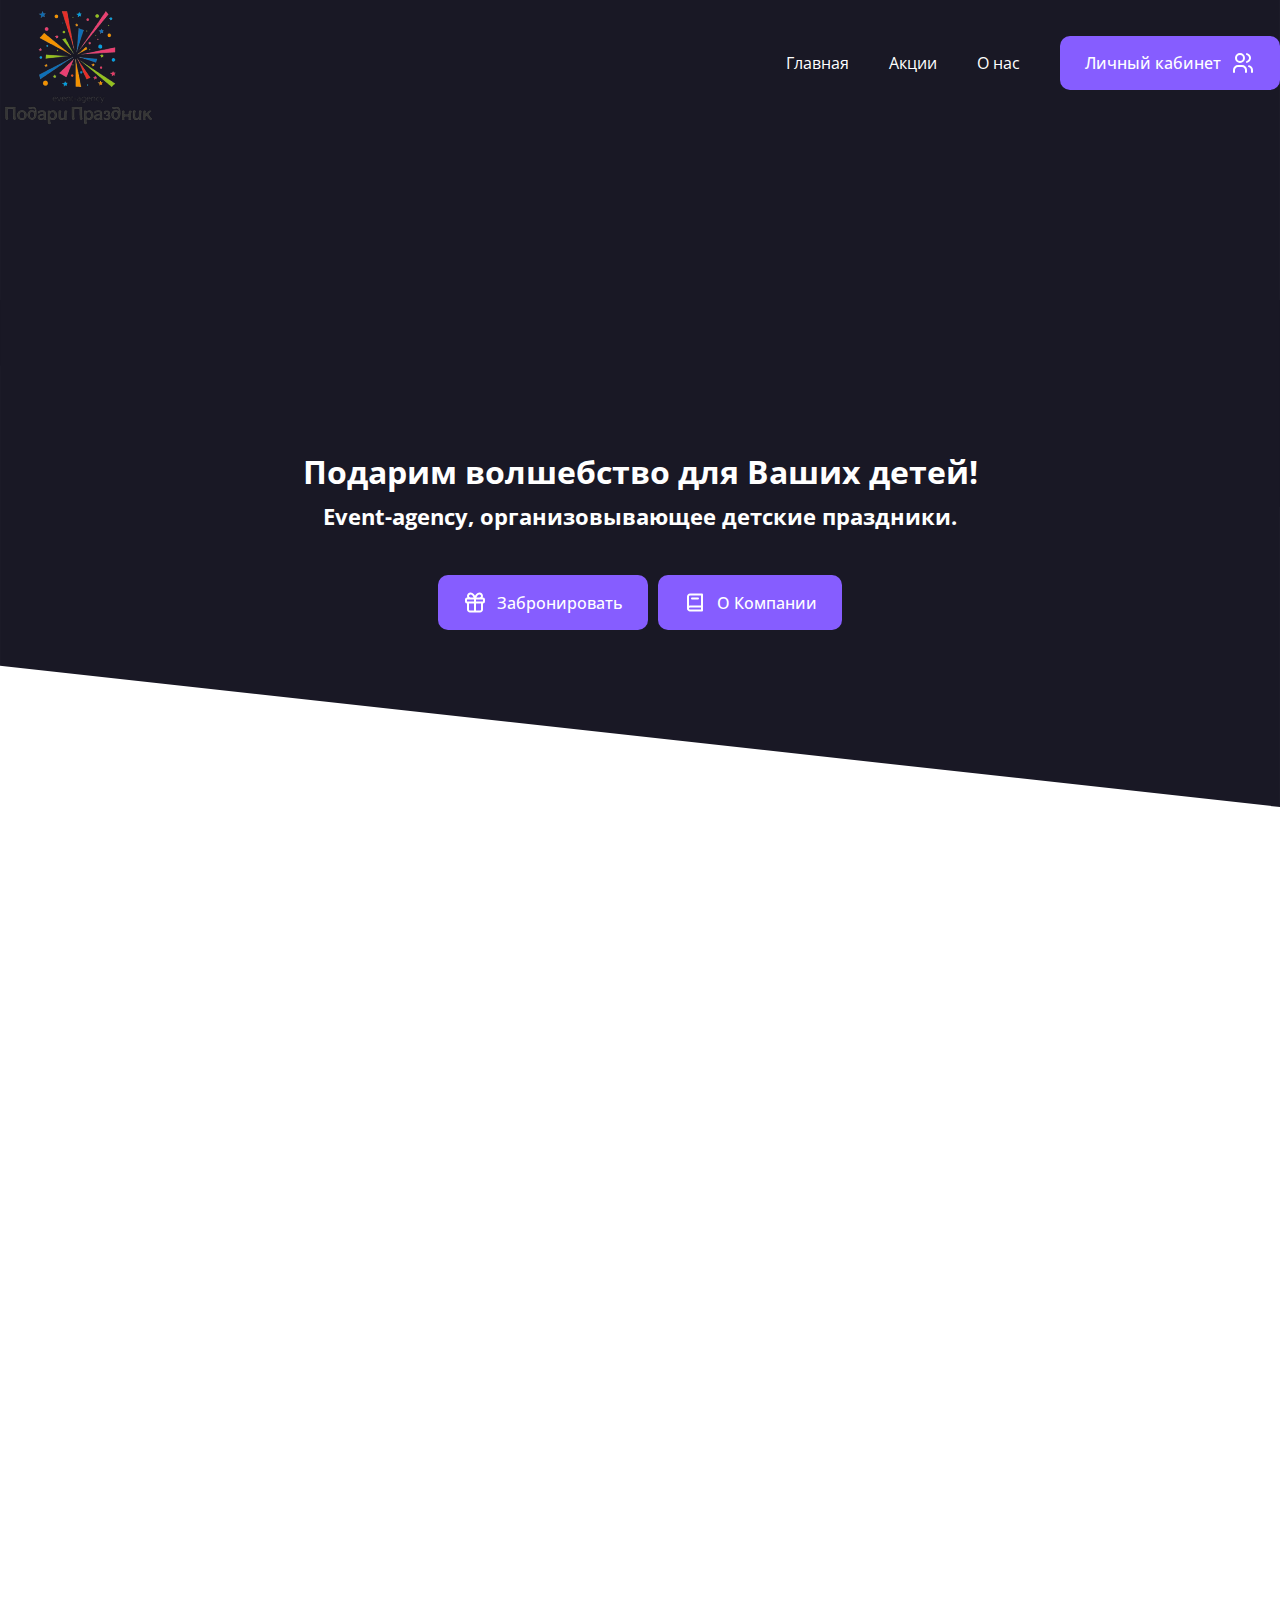
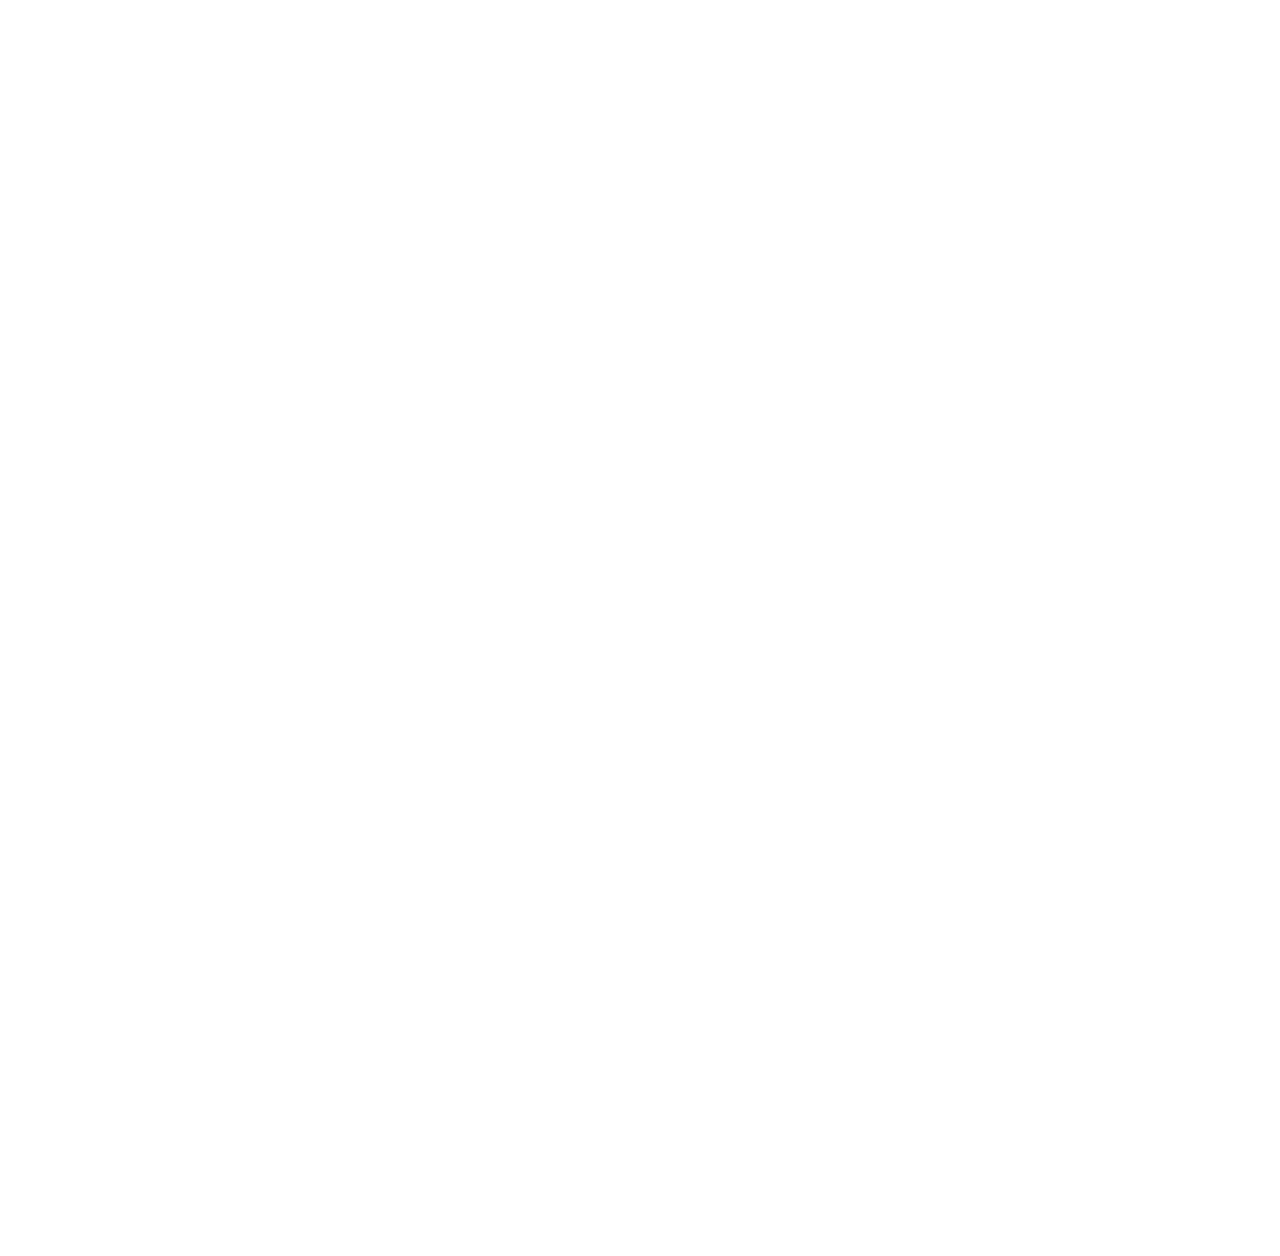
==== index.html @ ec30d3ad "19:38" ====
<!DOCTYPE HTML>

<head>
	<!-- META -->
	<meta charset="utf-8">
	<meta name="viewport" content="width=device-width, minimum-scale=0.8, maximum-scale=0.8, user-scalable=0" />
	<link rel="icon" type="image/x-icon" href="/assets/uploads/favicon-opaque.png" />

	<!-- SITE -->
	<title>spot.gruops</title>
	<meta name="description" content="spot.gruops - это единая система проектов, созданные человеком с ником Stugle">

	<!-- EMBED -->
	<meta name="theme-color" content="#64AC58" />
	<meta property="og:image" content="https://vton.fadeinside.online/assets/uploads/favicon.png" />
	<meta property="og:title" content="spot.gruops" />
	<meta property="og:description" content="spot.gruops - это единая система проектов, созданные человеком с ником Stugle" />

	<!-- SCRIPTS & CSS-->
	<link href="/styles.css" rel="stylesheet">
</head>

<body>
	<div class="flex dir-row ai-start jc-center w-100">
		<div class="flex dir-column ai-center gap-100px max-w-1540px w-100">
			<div class="absolute crop z-n1">
				<img src="/assets/uploads/VectorTop.svg" alt="" width="100%">
			</div>

			<div class="absolute crop z-n1" style="top: 300px">
				<img src="/assets/uploads/VectorTop.svg" alt="" width="100%">
			</div>

			<!-- Хедер -->
			<div class="flex dir-row jc-spabet ai-center">
				<img src="/assets/images/logo-removebg-preview.png" alt="" width="158px" height="126px">
				<div class="flex dir-row ai-center gap-40px w-fit">
					<a>Главная</a>
					<a>Акции</a>
					<a>О нас</a>
					<button>
						<span>Личный кабинет</span>
						<img src="/assets/icons/users.svg" alt="">
					</button>
				</div>
			</div>

			<div class="flex dir-column jc-center ai-center gap-10px min-h-630px">

				<div class="flex dir-column ai-center gap-45px w-fit">
					<div class="flex dir-column ai-center gap-10px">
						<h3 class="col-001">Подарим волшебство для Ваших детей!</h3>
						<h5 class="col-001">Event-agency, организовывающее детские праздники.</h5>
					</div>
					<div class="flex dir-row ai-center gap-10px">
						<button><img src="/assets/icons/gift.svg" alt=""> <span>Забронировать</span></button>
						<button><img src="/assets/icons/book-2.svg" alt=""> <span>О Компании</span></button>
					</div>
				</div>

			</div>
		</div>
	</div>

	


	<div style="height: 2000px;"></div>
</body>
---- styles.css ----
@font-face{font-family:"OpenSans";src:url("/assets/fonts/OpenSans-VariableFont_wdth,wght.ttf")}h1{font-size:40px;line-height:50px}h2{font-size:36px;line-height:45px}h3{font-size:32px;line-height:40px}h4{font-size:24px;line-height:30px}h5{font-size:22px;line-height:28px}h6{font-size:20px;line-height:24px}p{font-size:16px;line-height:20px}ul,ol{margin:0px;-webkit-padding-start:20px;padding-inline-start:20px}h1,h2,h3,h4,h5,h6,p{margin:0px;word-break:break-word;white-space:pre-line;font-style:normal}.wb-unset{word-break:normal !important}.ws-nowrap{white-space:nowrap}.fs.thin{font-weight:100}.fs.thin-extra{font-weight:200}.fs.light{font-weight:300}.fs.regular{font-weight:400}.fs.medium{font-weight:500}.fs.bolt-semi{font-weight:600}.fs.bolt{font-weight:700}.fs.bolt-extra{font-weight:800}.fs.black{font-weight:900}html{font-family:"OpenSans",system-ui;font-style:normal;font-weight:400;font-size:16px;line-height:20px;color:var(--color_primany_002);cursor:default;scroll-behavior:smooth}body{background-color:var(--color_primany_001);-webkit-tap-highlight-color:rgba(0,0,0,0);margin:0px;padding:0px;width:100%;height:100%}img{-webkit-user-select:none;-moz-user-select:none;user-select:none;-o-object-fit:cover;object-fit:cover;-o-object-position:center;object-position:center;box-sizing:border-box}img:not([src]){display:none}img[src=""]{display:none}::-moz-selection{color:var(--color_primany_001);background:var(--color_primany_003)}::selection{color:var(--color_primany_001);background:var(--color_primany_003)}:root{color-scheme:light;--color_primany_000: #484848;--color_primany_001: #FFFFFF;--color_primany_002: #000000;--color_primany_003: #865DFF;--color_primany_004: #D9D9D9;--color_primany_005: #D9D9D9;--color_primany_006: #191825;--color_primany_007: #5e41b7}.bor-b-1px-col009{border-bottom:1px solid var(--color_primany_009) !important}.bor-2px-col001{border:2px solid var(--color_primany_009) !important}.bor{border:1px solid}.bor.bcol-000{border-color:var(--color_primany_013)}.bor.bcol-001{border-color:var(--color_primany_001)}.bor.bcol-002{border-color:var(--color_primany_002)}.bor.bcol-003{border-color:var(--color_primany_003)}.bor.bcol-004{border-color:var(--color_primany_004)}.bor.bcol-005{border-color:var(--color_primany_005)}.bor.bcol-006{border-color:var(--color_primany_006)}.bor.bcol-007{border-color:var(--color_primany_007)}.bor.bcol-008{border-color:var(--color_primany_008)}.bor.bcol-009{border-color:var(--color_primany_009)}.bor.bcol-010{border-color:var(--color_primany_010)}.bor.bcol-011{border-color:var(--color_primany_011)}.bor.bcol-012{border-color:var(--color_primany_012)}.bor.bcol-013{border-color:var(--color_primany_013)}.bor.bcol-014{border-color:var(--color_primany_014)}button{display:flex;flex-direction:row;align-items:center;padding:15px 25px;gap:10px;min-height:52px;border-radius:10px;border:unset;-webkit-user-select:none;-moz-user-select:none;user-select:none;font-family:"OpenSans",system-ui;font-style:normal;font-weight:500;font-size:16px;line-height:20px;background-color:var(--color_primany_003);color:var(--color_primany_001)}button:hover{cursor:pointer;background-color:var(--color_primany_007)}.col-bg-opaque{background-color:rgba(0,0,0,0)}.col-bg-000{background-color:var(--color_primany_000)}.col-bg-001{background-color:var(--color_primany_001)}.col-bg-002{background-color:var(--color_primany_002)}.col-bg-003{background-color:var(--color_primany_003)}.col-bg-004{background-color:var(--color_primany_004)}.col-bg-005{background-color:var(--color_primany_005)}.col-bg-006{background-color:var(--color_primany_006)}.col-000{color:var(--color_primany_013)}.col-001{color:var(--color_primany_001)}.col-002{color:var(--color_primany_002)}.col-003{color:var(--color_primany_003)}.col-004{color:var(--color_primany_004)}.col-005{color:var(--color_primany_005)}.col-006{color:var(--color_primany_006)}.blur-50px{filter:blur(50px)}.blur-bd-20px{-webkit-backdrop-filter:blur(20px);backdrop-filter:blur(20px)}.shadow-13x25{box-shadow:0px 13px 25px rgba(0,0,0,.0588235294)}.tessts{transform:scale(0.8)}.hidden{visibility:hidden}.iso{isolation:isolate}.none{display:none !important}.flex{display:flex;width:inherit;box-sizing:border-box}.flex.scroll-X{padding-bottom:10px}.dir-column{flex-direction:column}.dir-row{flex-direction:row}.dir-column-rev{flex-direction:column-reverse}.dir-row-rev{flex-direction:row-reverse}.wrap{flex-wrap:wrap}.nowrap{flex-wrap:nowrap}.ac-center{align-content:center}.ac-end{align-content:flex-end}.ac-start{align-content:flex-start}.ac-spa_aro{align-content:space-around}.ac-spa_bet{align-content:space-between}.ac-stretch{align-content:stretch}.jc-center{justify-content:center}.jc-end{justify-content:flex-end}.jc-start{justify-content:flex-start}.jc-spa_aro{justify-content:space-around}.jc-spabet{justify-content:space-between}.jc-spaeve{justify-content:space-evenly}.ai-center{align-items:center}.ai-end{align-items:flex-end}.ai-start{align-items:flex-start}.ai-stretch{align-items:stretch}.ai-baseline{align-items:baseline}.gap-0px{gap:0px}.gap-1px{gap:1px}.gap-3px{gap:3px}.gap-5px{gap:5px}.gap-10px{gap:10px}.gap-15px{gap:15px}.gap-20px{gap:20px}.gap-25px{gap:25px}.gap-30px{gap:30px}.gap-35px{gap:35px}.gap-40px{gap:40px}.gap-45px{gap:45px}.gap-50px{gap:50px}.gap-100px{gap:100px}.gap-155px{gap:155px}input[type=checkbox][switcher]{height:0;width:0;display:none}input[type=checkbox][switcher]:checked+label{background:var(--color_primany_001);border-color:var(--color_primany_007)}input[type=checkbox][switcher]:checked+label:after{background:var(--color_primany_007)}input[type=checkbox][switcher]:checked+label:after{left:calc(100% - 4px);transform:translateX(-100%)}label[switcher]{cursor:pointer;text-align:right;justify-items:center;overflow:hidden;text-indent:100%;width:44px;height:22px;background-color:var(--color_primany_007);border:2px solid var(--color_primany_002);display:block;border-radius:22px;position:relative;-webkit-user-select:none;-moz-user-select:none;user-select:none}label[switcher]:hover{background-color:var(--color_primany_001);border-color:var(--color_primany_001)}label[switcher]:hover:after{scale:1.1;background-color:var(--color_primany_007)}label[switcher]:after{content:"";position:absolute;top:4px;left:4px;width:14px;height:14px;background:var(--color_primany_002);border-radius:14px;transition:.2s}a{color:var(--color_primany_001)}a.noStyle{color:var(--color_primany_000);text-decoration:none}a.noStyle:hover{text-decoration:none;color:var(--color_primany_000) !important}a:hover{color:var(--color_primany_001) !important}a.noLine{text-decoration:none}a.noLine.onlyOnHover:hover{text-decoration:underline}a.forcePointer:hover{cursor:pointer}.marg-t-20px{margin-top:20px}.obj-f-cover{-o-object-fit:cover;object-fit:cover;background-size:cover}.obj-f-none{-o-object-fit:none;object-fit:none}.obj-p-center{-o-object-position:center;object-position:center;background-position:center}.bg-s-cover{background-size:cover !important}.padd-unset{padding:unset !important}.padd-2px{padding:2px}.padd-5px{padding:5px}.padd-10px{padding:10px}.padd-15px{padding:15px}.padd-20px{padding:20px}.padd-25px{padding:25px}.padd-50px{padding:50px}.padd-t-10px{padding-top:10px}.padd-t-30px{padding-top:30px}.padd-t-40px{padding-top:40px}.padd-t-45px{padding-top:45px}.padd-t-75px{padding-top:75px}.padd-t-85px{padding-top:85px}.padd-t-250px{padding-top:250px}.padd-t-190px{padding-top:190px}.padd-tb-20px{padding-top:20px;padding-bottom:20px}.padd-r-10px{padding-right:10px}.padd-l-10px{padding-left:10px}.padd-rl-50px{padding-right:50px;padding-left:50px}.padd-rl-3px{padding-right:3px;padding-left:3px}.padd-rl-10px{padding-right:10px;padding-left:10px}.padd-rl-15px{padding-right:15px;padding-left:15px}.padd-rl-20px{padding-right:20px !important;padding-left:20px !important}.padd-rl-25px{padding-right:25px;padding-left:25px}.padd-rl-40px{padding-right:40px;padding-left:40px}.padd-tb-1px{padding-top:1px;padding-bottom:1px}.padd-tb-10px{padding-top:10px;padding-bottom:10px}.padd-tb-20px{padding-top:20px;padding-bottom:20px}.padd-tb-25px{padding-top:25px;padding-bottom:25px}.padd-tb-30px{padding-top:30px;padding-bottom:30px}.padd-tb-40px{padding-top:40px;padding-bottom:40px}.padd-tb-65px{padding-top:65px;padding-bottom:65px}.padd-b-8px{padding-bottom:8px}.padd-b-20px{padding-bottom:20px}.padd-b-10px{padding-bottom:10px}.padd-b-150px{padding-bottom:150px}.contents{display:contents}.relative{position:relative}.absolute{position:absolute}.fixed{position:fixed}.sticky{position:sticky}.top-14px{top:14px}.top-24px{top:24px}.top-60px{top:60px}.top-65px{top:65px}.top-70px{top:70px}.top-75px{top:75px}.top-0px{top:0px}.left-0px{left:0px}.left-14px{left:14px}.left-35px{left:35px}.bottom-0px{bottom:0px}.left-50{left:50%;transform:translate(-50%)}.radius-circle{border-radius:50%}.radius-unset{border-radius:unset !important}.radius-6px{border-radius:6px}.radius-9px{border-radius:9px}.radius-12px{border-radius:12px}.radius-15px{border-radius:15px}.radius-20px{border-radius:20px}.radius-40px{border-radius:40px !important}.radius-r-tb-12px{border-top-right-radius:12px;border-bottom-right-radius:12px}.radius-l-tb-12px{border-top-left-radius:12px;border-bottom-left-radius:12px}.radius-b-rl-unset{border-bottom-right-radius:unset;border-bottom-left-radius:unset}.radius-t-rl-12px{border-top-right-radius:12px;border-top-left-radius:12px}.size-40px{width:40px;height:40px}.min-w-fit{min-width:-moz-fit-content;min-width:fit-content}.min-w-100{min-width:100%}.max-w-1540px{max-width:1540px}.max-w-1600px{max-width:1600px}.max-w-925px{max-width:925px}.max-w-800px{max-width:800px}.max-w-750px{max-width:750px}.max-w-630px{max-width:630px}.max-w-320px{max-width:320px}.max-w-260px{max-width:260px}.min-h-100v{min-height:100vh}.min-h-630px{min-height:630px}.w-100{width:100%}.w-100v{width:100vw}.w-inherit{width:inherit}.w-fit{width:-moz-fit-content;width:fit-content}.h-100{height:100%}.h-100v{height:100vh}.h-fit{height:-moz-fit-content;height:fit-content}.opacity-200ms{transition:opacity 200ms 0ms}.z-n1{z-index:-1}.z-1{z-index:1}.z-50{z-index:50}.z-100{z-index:100}.z-666{z-index:666}.z-1100{z-index:1100}@media(max-width: 1024px){.adapt-container-39186.dir-row{flex-direction:column}.adapt-container-39186 .ai-start{align-items:center}.adapt-container-39186 h3{text-align:center}.adapt-container-39186.gap-155px{gap:60px}.padd-50px{padding:15px}}@media(min-width: 1600px){.adapt-container-37843{border-radius:20px}}@media(max-width: 600px){.adapt-container-22507.dir-row{flex-direction:column}.adapt-container-22507.ai-center{align-items:start}}:root[data-theme="0"] .themeDark{display:none !important}:root[data-theme="1"] .themeLight{display:none !important}.forcePointer{-webkit-user-select:none;-moz-user-select:none;user-select:none}.forcePointer:hover{cursor:pointer}.crop{overflow:hidden}.line{width:100%;height:1px}.line .vertical{width:1px;height:100%}#ID_GLOBAL_HEADER_MENU{transition:all 400ms;border-color:rgba(0,0,0,0)}
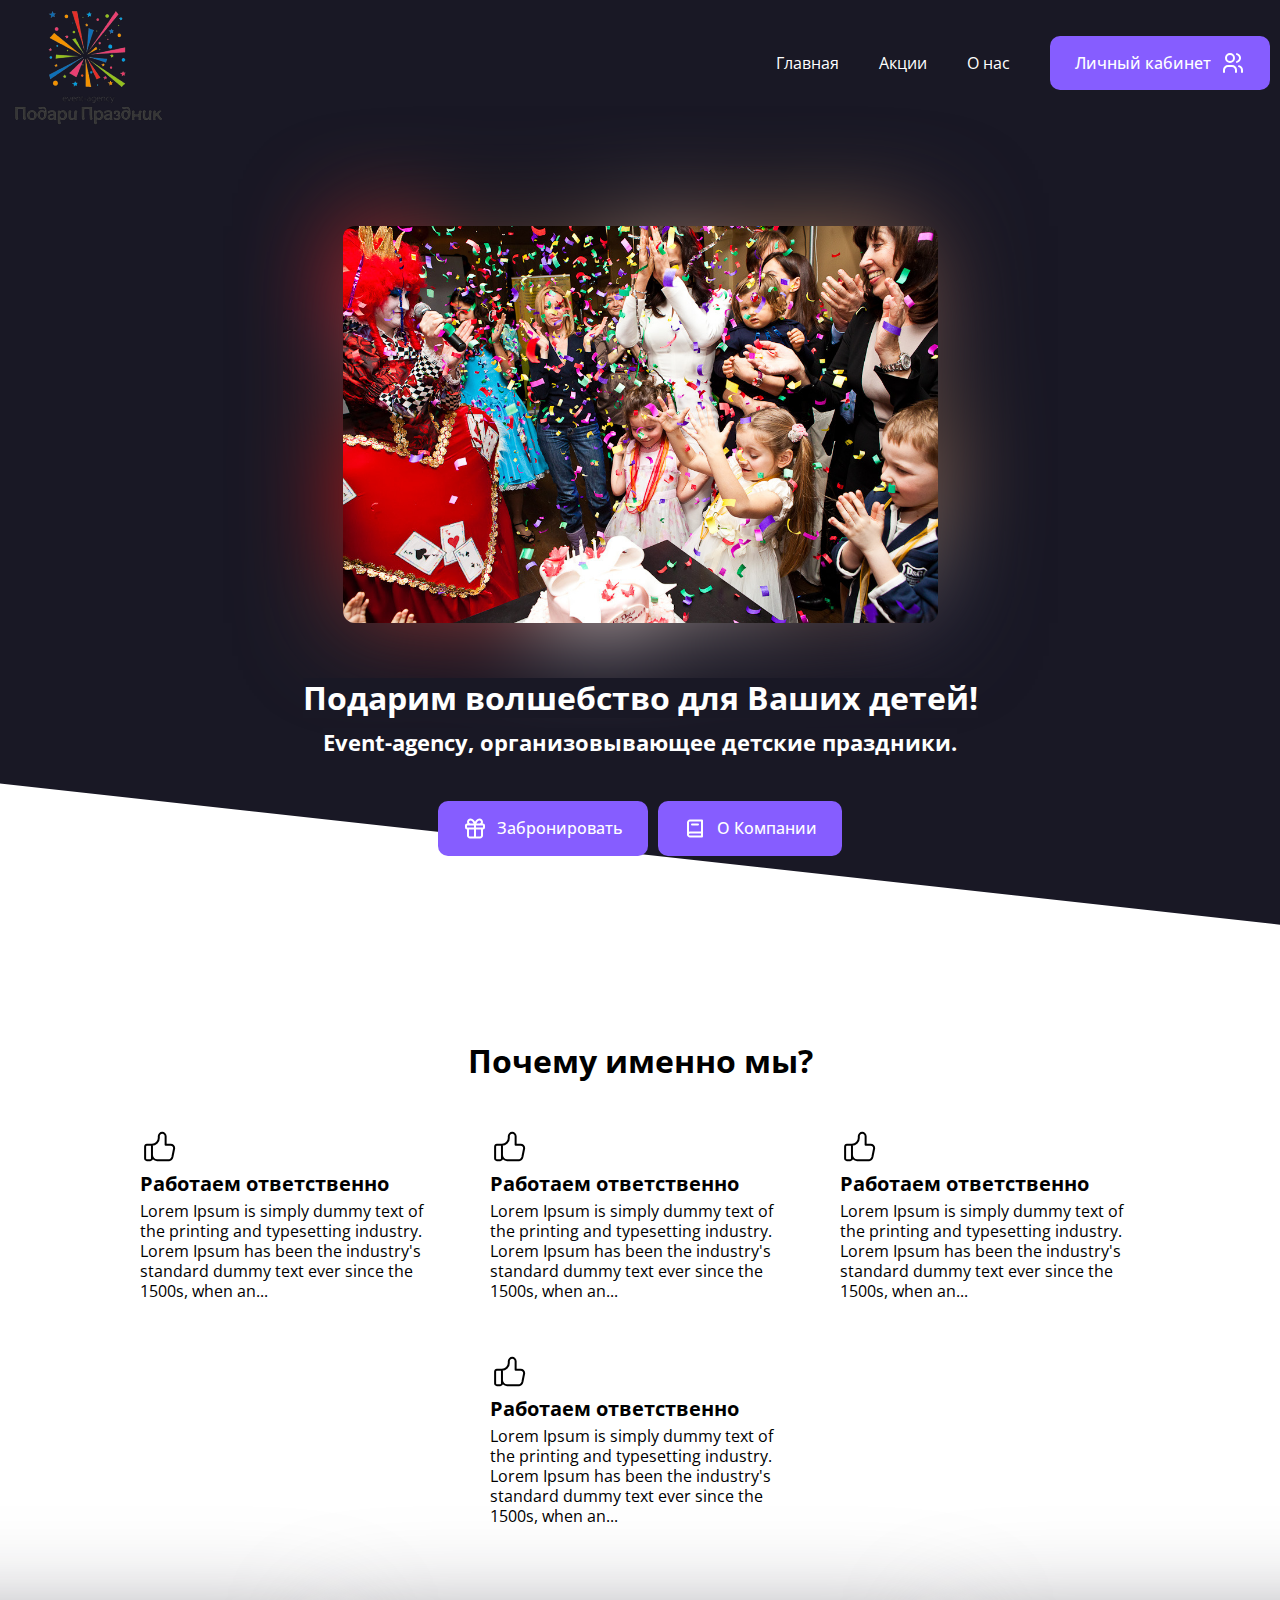
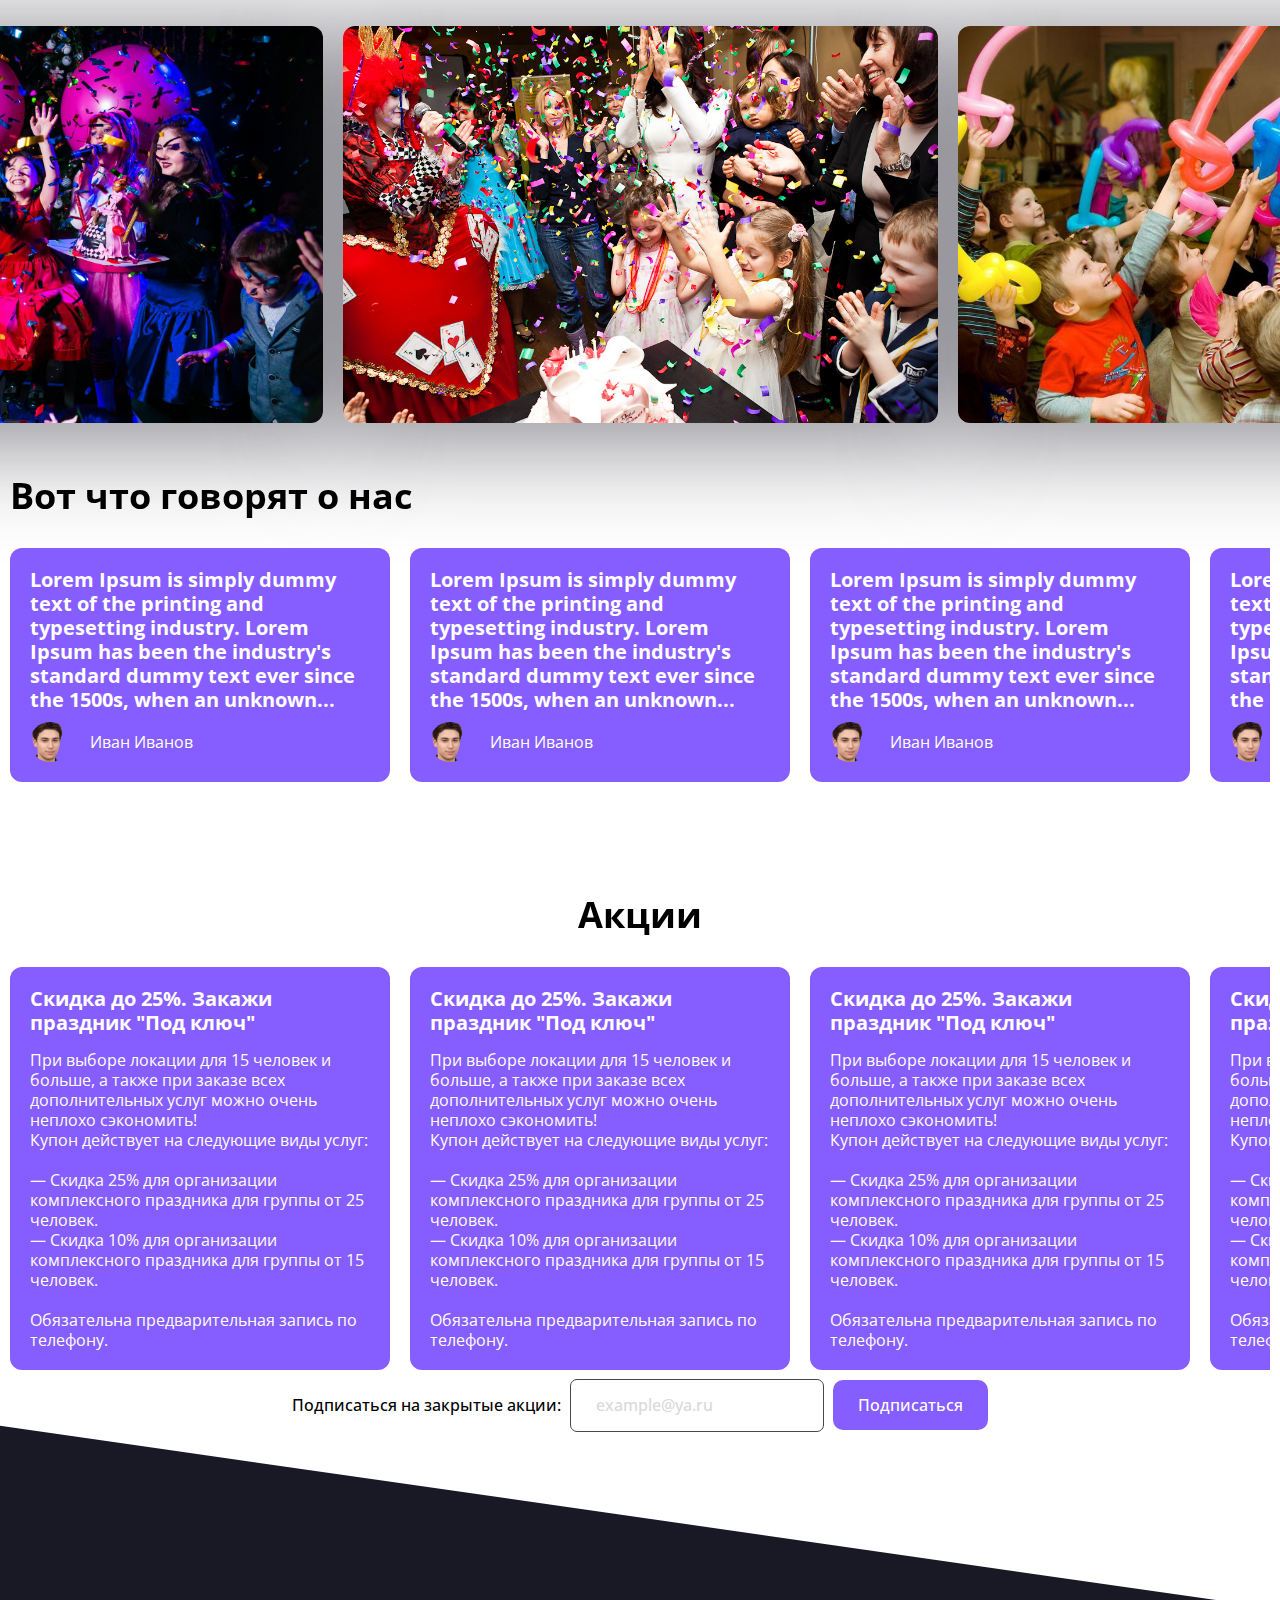
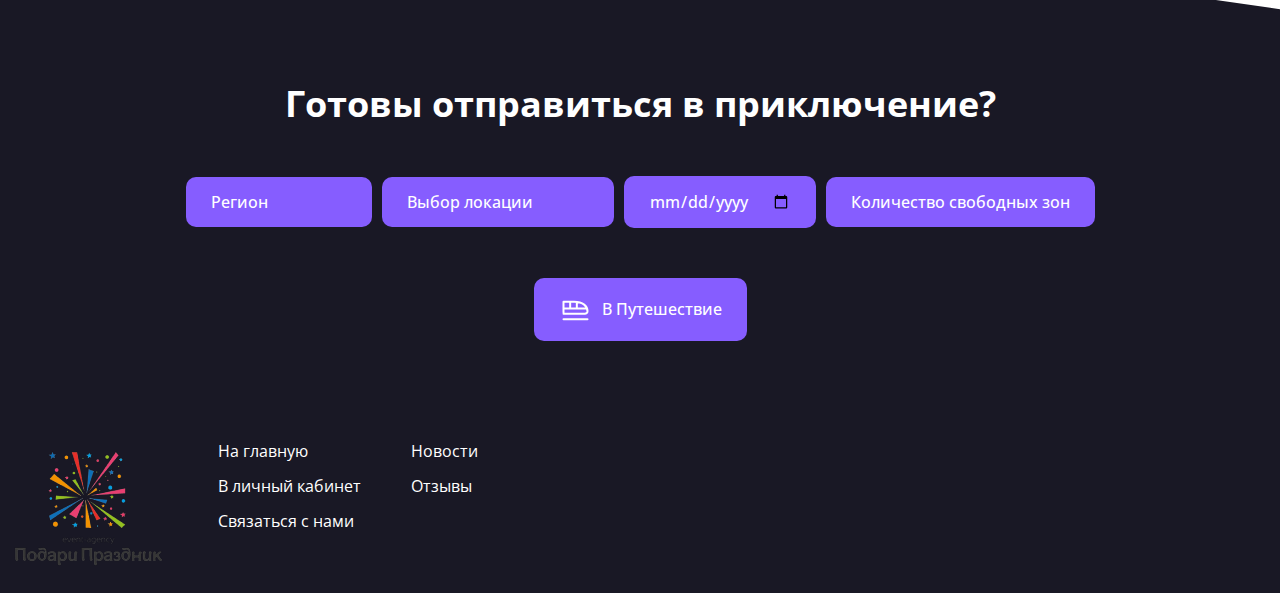
==== commit dccae028: "19:52" ====
--- a/index.html
+++ b/index.html
@@ -18,52 +18,257 @@
 
 	<!-- SCRIPTS & CSS-->
 	<link href="/styles.css" rel="stylesheet">
+	<script src="/javascript/jquery.js" type="text/javascript"></script>
+	<script src="/javascript/scripts.js" type="text/javascript"></script>
 </head>
 
 <body>
-	<div class="flex dir-row ai-start jc-center w-100">
-		<div class="flex dir-column ai-center gap-100px max-w-1540px w-100">
-			<div class="absolute crop z-n1">
-				<img src="/assets/uploads/VectorTop.svg" alt="" width="100%">
-			</div>
-
-			<div class="absolute crop z-n1" style="top: 300px">
-				<img src="/assets/uploads/VectorTop.svg" alt="" width="100%">
+	<div class="relative flex dir-row ai-start jc-center w-100 crop">
+		<div class="adapt-container-31717 flex dir-column ai-center gap-100px max-w-1540px w-100">
+			<div class="absolute top-0px crop z-n1">
+				<img src="/assets/uploads/VectorTop.svg" alt="">
 			</div>
 
 			<!-- Хедер -->
 			<div class="flex dir-row jc-spabet ai-center">
 				<img src="/assets/images/logo-removebg-preview.png" alt="" width="158px" height="126px">
-				<div class="flex dir-row ai-center gap-40px w-fit">
-					<a>Главная</a>
-					<a>Акции</a>
-					<a>О нас</a>
-					<button>
+				<div class="breakpoint-pc flex dir-row ai-center gap-40px w-fit">
+					<a href="#">Главная</a>
+					<a href="#stocks">Акции</a>
+					<a href="#about">О нас</a>
+					<button href="/">
 						<span>Личный кабинет</span>
 						<img src="/assets/icons/users.svg" alt="">
 					</button>
 				</div>
-			</div>
-
-			<div class="flex dir-column jc-center ai-center gap-10px min-h-630px">
-
+				<button data-bottombar="_BOTTOMBAR-MobileMenu" class="breakpoint-phone">
+					<span>Меню</span>
+					<img src="/assets/icons/users.svg" alt="">
+				</button>
+			</div>
+
+			<!-- Мобилное меню -->
+			<div data-for="_BOTTOMBAR-MobileMenu" class="bottombar-custom flex dir-column gap-10px col-bg-006 padd-20px radius-12px">
+				<button href="#" class="w-100 jc-center col-bg-opaque">Главная</button>
+				<button href="#stocks" class="w-100 jc-center col-bg-opaque">Акции</button>
+				<button href="#about" class="w-100 jc-center col-bg-opaque">О нас</button>
+				<button href="/" class="w-100 jc-center">
+					<span>Личный кабинет</span>
+					<img src="/assets/icons/users.svg" alt="">
+				</button>
+			</div>
+
+			<!-- Приветствие -->
+			<div class="flex dir-row jc-center ai-center gap-50px min-h-630px wrap">
+				<div class="relative">
+					<img id="ID_WELCOME_IMAGE" src="/assets/uploads/0b2550e4729a5fdb44db4a4188600e43.jpeg" alt="" width="595px" class="radius-12px">
+					<img id="ID_WELCOME_IMAGE" src="/assets/uploads/0b2550e4729a5fdb44db4a4188600e43.jpeg" alt="" width="595px" class="absolute top-0px left-0px blur-50px z-n1">
+				</div>
 				<div class="flex dir-column ai-center gap-45px w-fit">
 					<div class="flex dir-column ai-center gap-10px">
-						<h3 class="col-001">Подарим волшебство для Ваших детей!</h3>
-						<h5 class="col-001">Event-agency, организовывающее детские праздники.</h5>
+						<h3 class="col-001 col-bg-006">Подарим волшебство для Ваших детей!</h3>
+						<h5 class="col-001 col-bg-006">Event-agency, организовывающее детские праздники.</h5>
 					</div>
 					<div class="flex dir-row ai-center gap-10px">
-						<button><img src="/assets/icons/gift.svg" alt=""> <span>Забронировать</span></button>
-						<button><img src="/assets/icons/book-2.svg" alt=""> <span>О Компании</span></button>
-					</div>
-				</div>
-
-			</div>
+						<button href="/"><img src="/assets/icons/gift.svg" alt=""> <span>Забронировать</span></button>
+						<button href="/"><img src="/assets/icons/book-2.svg" alt=""> <span>О Компании</span></button>
+					</div>
+				</div>
+			</div>
+
+			<!-- Почему мы -->
+			<div class="flex dir-column ai-center gap-45px padd-t-85px" id="about">
+				<h3>Почему именно мы?</h3>
+				<div class="flex dir-row jc-center ai-center gap-50px wrap">
+
+					<!-- 1 -->
+					<div class="flex dir-column ai-start gap-5px max-w-300px">
+						<img src="/assets/icons/thumb-up.svg" alt="">
+						<h6>Работаем ответственно</h6>
+						<p>Lorem Ipsum is simply dummy text of the printing and typesetting industry. Lorem Ipsum has been the industry's standard dummy text ever since the 1500s, when an...</p>
+					</div>
+					<!-- 2 -->
+					<div class="flex dir-column ai-start gap-5px max-w-300px">
+						<img src="/assets/icons/thumb-up.svg" alt="">
+						<h6>Работаем ответственно</h6>
+						<p>Lorem Ipsum is simply dummy text of the printing and typesetting industry. Lorem Ipsum has been the industry's standard dummy text ever since the 1500s, when an...</p>
+					</div>
+					<!-- 3 -->
+					<div class="flex dir-column ai-start gap-5px max-w-300px">
+						<img src="/assets/icons/thumb-up.svg" alt="">
+						<h6>Работаем ответственно</h6>
+						<p>Lorem Ipsum is simply dummy text of the printing and typesetting industry. Lorem Ipsum has been the industry's standard dummy text ever since the 1500s, when an...</p>
+					</div>
+					<!-- 4 -->
+					<div class="flex dir-column ai-start gap-5px max-w-300px">
+						<img src="/assets/icons/thumb-up.svg" alt="">
+						<h6>Работаем ответственно</h6>
+						<p>Lorem Ipsum is simply dummy text of the printing and typesetting industry. Lorem Ipsum has been the industry's standard dummy text ever since the 1500s, when an...</p>
+					</div>
+					
+				</div>
+			</div>
+
+			<!-- Что говорят о нас -->
+			<div class="flex dir-row ai-center jc-center gap-50px wrap">
+				<div class="flex dir-row ai-start gap-20px w-fit">
+					<img src="/assets/uploads/1cff4ab61916d8c5eda81d239c01c6b2.jpeg" alt="" width="595px" class="shadow-10x100 radius-12px">
+					<img src="/assets/uploads/0b2550e4729a5fdb44db4a4188600e43.jpeg" alt="" width="595px" class="shadow-10x100 radius-12px">
+					<img src="/assets/uploads/orig.jpg" alt="" width="595px" height="396.83px" class="shadow-10x100 radius-12px">
+				</div>
+				<div class="flex dir-column ai-start gap-10px">
+					<div class="flex dir-column ai-start gap-30px w-100 scroll-X">
+						<h2 class="sticky left-0px">Вот что говорят о нас</h2>
+						<div class="flex dir-row ai-start gap-20px w-fit">
+
+							<!-- 1 -->
+							<div class="bloop flex dir-column ai-start padd-20px gap-10px col-bg-003 radius-12px w-380px">
+								<h6 class="col-001">Lorem Ipsum is simply dummy text of the printing and typesetting industry. Lorem Ipsum has been the industry's standard dummy text ever since the 1500s, when an unknown...</h6>
+								<div class="flex dir-row ai-center gap-20px">
+									<img src="/assets/uploads/v2_0012085.png" alt="" width="40px" height="40px" class="radius-40px">
+									<p class="col-001">Иван Иванов</p>
+								</div>
+							</div>
+							<!-- 1 -->
+							<div class="bloop flex dir-column ai-start padd-20px gap-10px col-bg-003 radius-12px w-380px">
+								<h6 class="col-001">Lorem Ipsum is simply dummy text of the printing and typesetting industry. Lorem Ipsum has been the industry's standard dummy text ever since the 1500s, when an unknown...</h6>
+								<div class="flex dir-row ai-center gap-20px">
+									<img src="/assets/uploads/v2_0012085.png" alt="" width="40px" height="40px" class="radius-40px">
+									<p class="col-001">Иван Иванов</p>
+								</div>
+							</div>
+							<!-- 3 -->
+							<div class="bloop flex dir-column ai-start padd-20px gap-10px col-bg-003 radius-12px w-380px">
+								<h6 class="col-001">Lorem Ipsum is simply dummy text of the printing and typesetting industry. Lorem Ipsum has been the industry's standard dummy text ever since the 1500s, when an unknown...</h6>
+								<div class="flex dir-row ai-center gap-20px">
+									<img src="/assets/uploads/v2_0012085.png" alt="" width="40px" height="40px" class="radius-40px">
+									<p class="col-001">Иван Иванов</p>
+								</div>
+							</div>
+							<!-- 4 -->
+							<div class="bloop flex dir-column ai-start padd-20px gap-10px col-bg-003 radius-12px w-380px">
+								<h6 class="col-001">Lorem Ipsum is simply dummy text of the printing and typesetting industry. Lorem Ipsum has been the industry's standard dummy text ever since the 1500s, when an unknown...</h6>
+								<div class="flex dir-row ai-center gap-20px">
+									<img src="/assets/uploads/v2_0012085.png" alt="" width="40px" height="40px" class="radius-40px">
+									<p class="col-001">Иван Иванов</p>
+								</div>
+							</div>
+							
+						</div>
+					</div>
+				</div>
+			</div>
+
+			<!-- Акции -->
+			<div class="flex dir-column ai-center padd-b-150px" id="stocks">
+				<div class="flex dir-column gap-30px w-100 scroll-X">
+					<div class="sticky left-0px flex dir-row ai-center jc-center gap-10px">
+						<h2>Акции</h2>
+					</div>
+					<div class="flex dir-row jc-center ai-center gap-20px w-fit">
+					
+						<!-- 1 -->
+						<div class="bloop flex dir-column ai-start padd-20px gap-15px col-bg-003 radius-12px w-380px">
+							<h6 class="col-001">Скидка до 25%. Закажи праздник "Под ключ"</h6>
+							<p class="col-001">При выборе локации для 15 человек и больше, а также при заказе всех дополнительных услуг можно очень неплохо сэкономить!<br>Купон действует на следующие виды услуг:<br>
+							— Скидка 25% для организации комплексного праздника для группы от 25 человек.
+							— Скидка 10% для организации комплексного праздника для группы от 15 человек.<br>
+							Обязательна предварительная запись по телефону.</p>
+						</div>
+						<!-- 2 -->
+						<div class="bloop flex dir-column ai-start padd-20px gap-15px col-bg-003 radius-12px w-380px">
+							<h6 class="col-001">Скидка до 25%. Закажи праздник "Под ключ"</h6>
+							<p class="col-001">При выборе локации для 15 человек и больше, а также при заказе всех дополнительных услуг можно очень неплохо сэкономить!<br>Купон действует на следующие виды услуг:<br>
+							— Скидка 25% для организации комплексного праздника для группы от 25 человек.
+							— Скидка 10% для организации комплексного праздника для группы от 15 человек.<br>
+							Обязательна предварительная запись по телефону.</p>
+						</div>
+						<!-- 3 -->
+						<div class="bloop flex dir-column ai-start padd-20px gap-15px col-bg-003 radius-12px w-380px">
+							<h6 class="col-001">Скидка до 25%. Закажи праздник "Под ключ"</h6>
+							<p class="col-001">При выборе локации для 15 человек и больше, а также при заказе всех дополнительных услуг можно очень неплохо сэкономить!<br>Купон действует на следующие виды услуг:<br>
+							— Скидка 25% для организации комплексного праздника для группы от 25 человек.
+							— Скидка 10% для организации комплексного праздника для группы от 15 человек.<br>
+							Обязательна предварительная запись по телефону.</p>
+						</div>
+						<!-- 4 -->
+						<div class="bloop flex dir-column ai-start padd-20px gap-15px col-bg-003 radius-12px w-380px">
+							<h6 class="col-001">Скидка до 25%. Закажи праздник "Под ключ"</h6>
+							<p class="col-001">При выборе локации для 15 человек и больше, а также при заказе всех дополнительных услуг можно очень неплохо сэкономить!<br>Купон действует на следующие виды услуг:<br>
+							— Скидка 25% для организации комплексного праздника для группы от 25 человек.
+							— Скидка 10% для организации комплексного праздника для группы от 15 человек.<br>
+							Обязательна предварительная запись по телефону.</p>
+						</div>
+						
+					</div>
+				</div>
+				<form id="ID_FORM" class="flex dir-row ai-center jc-center gap-10px wrap">
+					<p class="fs medium">Подписаться на закрытые акции:</p>
+					<input type="email" placeholder="example@ya.ru" required>
+					<button type="submit">Подписаться</button>
+				</form>
+			</div>
+
+			<!-- Отправтесь в путешествие -->
+			<div class="flex dir-column jc-center ai-center gap-10px">
+				<form id="ID_FORM_FOOTER" class="flex dir-column ai-center gap-50px">
+					<h2 class="col-001 col-bg-006">Готовы отправиться в приключение?</h2>
+					<div class="flex dir-row ai-center gap-10px wrap w-fit">
+
+						<!-- Регион -->
+						<select class="footer-inputs" name="region" id="region">
+							<option value="0">Регион</option>
+							<option value="moscow">Москва</option>
+							<option value="piter">Санкт-Питербург</option>
+						</select>
+						<!-- Локация -->
+						<select class="footer-inputs" name="location" id="location">
+							<option value="0">Выбор локации</option>
+							<option value="sokolniki">Парк Сокольники</option>
+							<option value="museym-gorkogo">Музей Парка Горького</option>
+							<option value="izmailovskiy-park">Измайловский парк</option>
+						</select>
+						<!-- Дата -->
+						<input class="footer-inputs" type="date" id="date" placeholder="Дата мероприятия">
+						<!-- Зоны -->
+						<select class="footer-inputs" name="zones" id="zones">
+							<option value="0">Количество свободных зон</option>
+							<option value="2">2 места</option>
+							<option value="4">4 места</option>
+							<option value="5">8 мест</option>
+						</select>
+						
+					</div>
+					<button type="submit">
+						<img src="/assets/icons/train.svg" alt="">
+						<span>В Путешествие</span>
+					</button>
+				</form>
+			</div>
+
+			
+			<!-- Футер -->
+			<div class="flex dir-column jc-end ai-start gap-10px padd-b-30px">
+				<div class="flex dir-row ai-start gap-50px w-fit wrap">
+					<img src="/assets/images/logo-removebg-preview.png" alt="">
+
+					<!-- 1 -->
+					<div class="flex dir-column ai-start gap-15px w-fit">
+						<a href="/">На главную</a>
+						<a href="/">В личный кабинет</a>
+						<a href="/">Связаться с нами</a>
+					</div>
+					<!-- 2 -->
+					<div class="flex dir-column ai-start gap-15px w-fit">
+						<a href="/">Новости</a>
+						<a href="/">Отзывы</a>
+					</div>
+					
+				</div>
+			</div>
+		</div>
+		<div class="absolute bottom-0px crop z-n1">
+			<img src="/assets/uploads/VectorBottom.svg" alt="">
 		</div>
 	</div>
-
-	
-
-
-	<div style="height: 2000px;"></div>
 </body>--- a/styles.css
+++ b/styles.css
@@ -1 +1 @@
-@font-face{font-family:"OpenSans";src:url("/assets/fonts/OpenSans-VariableFont_wdth,wght.ttf")}h1{font-size:40px;line-height:50px}h2{font-size:36px;line-height:45px}h3{font-size:32px;line-height:40px}h4{font-size:24px;line-height:30px}h5{font-size:22px;line-height:28px}h6{font-size:20px;line-height:24px}p{font-size:16px;line-height:20px}ul,ol{margin:0px;-webkit-padding-start:20px;padding-inline-start:20px}h1,h2,h3,h4,h5,h6,p{margin:0px;word-break:break-word;white-space:pre-line;font-style:normal}.wb-unset{word-break:normal !important}.ws-nowrap{white-space:nowrap}.fs.thin{font-weight:100}.fs.thin-extra{font-weight:200}.fs.light{font-weight:300}.fs.regular{font-weight:400}.fs.medium{font-weight:500}.fs.bolt-semi{font-weight:600}.fs.bolt{font-weight:700}.fs.bolt-extra{font-weight:800}.fs.black{font-weight:900}html{font-family:"OpenSans",system-ui;font-style:normal;font-weight:400;font-size:16px;line-height:20px;color:var(--color_primany_002);cursor:default;scroll-behavior:smooth}body{background-color:var(--color_primany_001);-webkit-tap-highlight-color:rgba(0,0,0,0);margin:0px;padding:0px;width:100%;height:100%}img{-webkit-user-select:none;-moz-user-select:none;user-select:none;-o-object-fit:cover;object-fit:cover;-o-object-position:center;object-position:center;box-sizing:border-box}img:not([src]){display:none}img[src=""]{display:none}::-moz-selection{color:var(--color_primany_001);background:var(--color_primany_003)}::selection{color:var(--color_primany_001);background:var(--color_primany_003)}:root{color-scheme:light;--color_primany_000: #484848;--color_primany_001: #FFFFFF;--color_primany_002: #000000;--color_primany_003: #865DFF;--color_primany_004: #D9D9D9;--color_primany_005: #D9D9D9;--color_primany_006: #191825;--color_primany_007: #5e41b7}.bor-b-1px-col009{border-bottom:1px solid var(--color_primany_009) !important}.bor-2px-col001{border:2px solid var(--color_primany_009) !important}.bor{border:1px solid}.bor.bcol-000{border-color:var(--color_primany_013)}.bor.bcol-001{border-color:var(--color_primany_001)}.bor.bcol-002{border-color:var(--color_primany_002)}.bor.bcol-003{border-color:var(--color_primany_003)}.bor.bcol-004{border-color:var(--color_primany_004)}.bor.bcol-005{border-color:var(--color_primany_005)}.bor.bcol-006{border-color:var(--color_primany_006)}.bor.bcol-007{border-color:var(--color_primany_007)}.bor.bcol-008{border-color:var(--color_primany_008)}.bor.bcol-009{border-color:var(--color_primany_009)}.bor.bcol-010{border-color:var(--color_primany_010)}.bor.bcol-011{border-color:var(--color_primany_011)}.bor.bcol-012{border-color:var(--color_primany_012)}.bor.bcol-013{border-color:var(--color_primany_013)}.bor.bcol-014{border-color:var(--color_primany_014)}button{display:flex;flex-direction:row;align-items:center;padding:15px 25px;gap:10px;min-height:52px;border-radius:10px;border:unset;-webkit-user-select:none;-moz-user-select:none;user-select:none;font-family:"OpenSans",system-ui;font-style:normal;font-weight:500;font-size:16px;line-height:20px;background-color:var(--color_primany_003);color:var(--color_primany_001)}button:hover{cursor:pointer;background-color:var(--color_primany_007)}.col-bg-opaque{background-color:rgba(0,0,0,0)}.col-bg-000{background-color:var(--color_primany_000)}.col-bg-001{background-color:var(--color_primany_001)}.col-bg-002{background-color:var(--color_primany_002)}.col-bg-003{background-color:var(--color_primany_003)}.col-bg-004{background-color:var(--color_primany_004)}.col-bg-005{background-color:var(--color_primany_005)}.col-bg-006{background-color:var(--color_primany_006)}.col-000{color:var(--color_primany_013)}.col-001{color:var(--color_primany_001)}.col-002{color:var(--color_primany_002)}.col-003{color:var(--color_primany_003)}.col-004{color:var(--color_primany_004)}.col-005{color:var(--color_primany_005)}.col-006{color:var(--color_primany_006)}.blur-50px{filter:blur(50px)}.blur-bd-20px{-webkit-backdrop-filter:blur(20px);backdrop-filter:blur(20px)}.shadow-13x25{box-shadow:0px 13px 25px rgba(0,0,0,.0588235294)}.tessts{transform:scale(0.8)}.hidden{visibility:hidden}.iso{isolation:isolate}.none{display:none !important}.flex{display:flex;width:inherit;box-sizing:border-box}.flex.scroll-X{padding-bottom:10px}.dir-column{flex-direction:column}.dir-row{flex-direction:row}.dir-column-rev{flex-direction:column-reverse}.dir-row-rev{flex-direction:row-reverse}.wrap{flex-wrap:wrap}.nowrap{flex-wrap:nowrap}.ac-center{align-content:center}.ac-end{align-content:flex-end}.ac-start{align-content:flex-start}.ac-spa_aro{align-content:space-around}.ac-spa_bet{align-content:space-between}.ac-stretch{align-content:stretch}.jc-center{justify-content:center}.jc-end{justify-content:flex-end}.jc-start{justify-content:flex-start}.jc-spa_aro{justify-content:space-around}.jc-spabet{justify-content:space-between}.jc-spaeve{justify-content:space-evenly}.ai-center{align-items:center}.ai-end{align-items:flex-end}.ai-start{align-items:flex-start}.ai-stretch{align-items:stretch}.ai-baseline{align-items:baseline}.gap-0px{gap:0px}.gap-1px{gap:1px}.gap-3px{gap:3px}.gap-5px{gap:5px}.gap-10px{gap:10px}.gap-15px{gap:15px}.gap-20px{gap:20px}.gap-25px{gap:25px}.gap-30px{gap:30px}.gap-35px{gap:35px}.gap-40px{gap:40px}.gap-45px{gap:45px}.gap-50px{gap:50px}.gap-100px{gap:100px}.gap-155px{gap:155px}input[type=checkbox][switcher]{height:0;width:0;display:none}input[type=checkbox][switcher]:checked+label{background:var(--color_primany_001);border-color:var(--color_primany_007)}input[type=checkbox][switcher]:checked+label:after{background:var(--color_primany_007)}input[type=checkbox][switcher]:checked+label:after{left:calc(100% - 4px);transform:translateX(-100%)}label[switcher]{cursor:pointer;text-align:right;justify-items:center;overflow:hidden;text-indent:100%;width:44px;height:22px;background-color:var(--color_primany_007);border:2px solid var(--color_primany_002);display:block;border-radius:22px;position:relative;-webkit-user-select:none;-moz-user-select:none;user-select:none}label[switcher]:hover{background-color:var(--color_primany_001);border-color:var(--color_primany_001)}label[switcher]:hover:after{scale:1.1;background-color:var(--color_primany_007)}label[switcher]:after{content:"";position:absolute;top:4px;left:4px;width:14px;height:14px;background:var(--color_primany_002);border-radius:14px;transition:.2s}a{color:var(--color_primany_001)}a.noStyle{color:var(--color_primany_000);text-decoration:none}a.noStyle:hover{text-decoration:none;color:var(--color_primany_000) !important}a:hover{color:var(--color_primany_001) !important}a.noLine{text-decoration:none}a.noLine.onlyOnHover:hover{text-decoration:underline}a.forcePointer:hover{cursor:pointer}.marg-t-20px{margin-top:20px}.obj-f-cover{-o-object-fit:cover;object-fit:cover;background-size:cover}.obj-f-none{-o-object-fit:none;object-fit:none}.obj-p-center{-o-object-position:center;object-position:center;background-position:center}.bg-s-cover{background-size:cover !important}.padd-unset{padding:unset !important}.padd-2px{padding:2px}.padd-5px{padding:5px}.padd-10px{padding:10px}.padd-15px{padding:15px}.padd-20px{padding:20px}.padd-25px{padding:25px}.padd-50px{padding:50px}.padd-t-10px{padding-top:10px}.padd-t-30px{padding-top:30px}.padd-t-40px{padding-top:40px}.padd-t-45px{padding-top:45px}.padd-t-75px{padding-top:75px}.padd-t-85px{padding-top:85px}.padd-t-250px{padding-top:250px}.padd-t-190px{padding-top:190px}.padd-tb-20px{padding-top:20px;padding-bottom:20px}.padd-r-10px{padding-right:10px}.padd-l-10px{padding-left:10px}.padd-rl-50px{padding-right:50px;padding-left:50px}.padd-rl-3px{padding-right:3px;padding-left:3px}.padd-rl-10px{padding-right:10px;padding-left:10px}.padd-rl-15px{padding-right:15px;padding-left:15px}.padd-rl-20px{padding-right:20px !important;padding-left:20px !important}.padd-rl-25px{padding-right:25px;padding-left:25px}.padd-rl-40px{padding-right:40px;padding-left:40px}.padd-tb-1px{padding-top:1px;padding-bottom:1px}.padd-tb-10px{padding-top:10px;padding-bottom:10px}.padd-tb-20px{padding-top:20px;padding-bottom:20px}.padd-tb-25px{padding-top:25px;padding-bottom:25px}.padd-tb-30px{padding-top:30px;padding-bottom:30px}.padd-tb-40px{padding-top:40px;padding-bottom:40px}.padd-tb-65px{padding-top:65px;padding-bottom:65px}.padd-b-8px{padding-bottom:8px}.padd-b-20px{padding-bottom:20px}.padd-b-10px{padding-bottom:10px}.padd-b-150px{padding-bottom:150px}.contents{display:contents}.relative{position:relative}.absolute{position:absolute}.fixed{position:fixed}.sticky{position:sticky}.top-14px{top:14px}.top-24px{top:24px}.top-60px{top:60px}.top-65px{top:65px}.top-70px{top:70px}.top-75px{top:75px}.top-0px{top:0px}.left-0px{left:0px}.left-14px{left:14px}.left-35px{left:35px}.bottom-0px{bottom:0px}.left-50{left:50%;transform:translate(-50%)}.radius-circle{border-radius:50%}.radius-unset{border-radius:unset !important}.radius-6px{border-radius:6px}.radius-9px{border-radius:9px}.radius-12px{border-radius:12px}.radius-15px{border-radius:15px}.radius-20px{border-radius:20px}.radius-40px{border-radius:40px !important}.radius-r-tb-12px{border-top-right-radius:12px;border-bottom-right-radius:12px}.radius-l-tb-12px{border-top-left-radius:12px;border-bottom-left-radius:12px}.radius-b-rl-unset{border-bottom-right-radius:unset;border-bottom-left-radius:unset}.radius-t-rl-12px{border-top-right-radius:12px;border-top-left-radius:12px}.size-40px{width:40px;height:40px}.min-w-fit{min-width:-moz-fit-content;min-width:fit-content}.min-w-100{min-width:100%}.max-w-1540px{max-width:1540px}.max-w-1600px{max-width:1600px}.max-w-925px{max-width:925px}.max-w-800px{max-width:800px}.max-w-750px{max-width:750px}.max-w-630px{max-width:630px}.max-w-320px{max-width:320px}.max-w-260px{max-width:260px}.min-h-100v{min-height:100vh}.min-h-630px{min-height:630px}.w-100{width:100%}.w-100v{width:100vw}.w-inherit{width:inherit}.w-fit{width:-moz-fit-content;width:fit-content}.h-100{height:100%}.h-100v{height:100vh}.h-fit{height:-moz-fit-content;height:fit-content}.opacity-200ms{transition:opacity 200ms 0ms}.z-n1{z-index:-1}.z-1{z-index:1}.z-50{z-index:50}.z-100{z-index:100}.z-666{z-index:666}.z-1100{z-index:1100}@media(max-width: 1024px){.adapt-container-39186.dir-row{flex-direction:column}.adapt-container-39186 .ai-start{align-items:center}.adapt-container-39186 h3{text-align:center}.adapt-container-39186.gap-155px{gap:60px}.padd-50px{padding:15px}}@media(min-width: 1600px){.adapt-container-37843{border-radius:20px}}@media(max-width: 600px){.adapt-container-22507.dir-row{flex-direction:column}.adapt-container-22507.ai-center{align-items:start}}:root[data-theme="0"] .themeDark{display:none !important}:root[data-theme="1"] .themeLight{display:none !important}.forcePointer{-webkit-user-select:none;-moz-user-select:none;user-select:none}.forcePointer:hover{cursor:pointer}.crop{overflow:hidden}.line{width:100%;height:1px}.line .vertical{width:1px;height:100%}#ID_GLOBAL_HEADER_MENU{transition:all 400ms;border-color:rgba(0,0,0,0)}+@font-face{font-family:"OpenSans";src:url("/assets/fonts/OpenSans-VariableFont_wdth,wght.ttf")}h1{font-size:40px;line-height:50px}h2{font-size:36px;line-height:45px}h3{font-size:32px;line-height:40px}h4{font-size:24px;line-height:30px}h5{font-size:22px;line-height:28px}h6{font-size:20px;line-height:24px}p{font-size:16px;line-height:20px}ul,ol{margin:0px;-webkit-padding-start:20px;padding-inline-start:20px}h1,h2,h3,h4,h5,h6,p{margin:0px;word-break:break-word;white-space:pre-line;font-style:normal}.wb-unset{word-break:normal !important}.ws-nowrap{white-space:nowrap}.fs.ta-center{text-align:center}.fs.thin{font-weight:100}.fs.thin-extra{font-weight:200}.fs.light{font-weight:300}.fs.regular{font-weight:400}.fs.medium{font-weight:500}.fs.bolt-semi{font-weight:600}.fs.bolt{font-weight:700}.fs.bolt-extra{font-weight:800}.fs.black{font-weight:900}html{font-family:"OpenSans",system-ui;font-style:normal;font-weight:400;font-size:16px;line-height:20px;color:var(--color_primany_002);cursor:default;scroll-behavior:smooth}body{background-color:var(--color_primany_001);-webkit-tap-highlight-color:rgba(0,0,0,0);margin:0px;padding:0px;width:100%;height:100%}img{-webkit-user-select:none;-moz-user-select:none;user-select:none;-o-object-fit:cover;object-fit:cover;-o-object-position:center;object-position:center;box-sizing:border-box}img:not([src]){display:none}img[src=""]{display:none}::-moz-selection{color:var(--color_primany_001);background:var(--color_primany_003)}::selection{color:var(--color_primany_001);background:var(--color_primany_003)}:root{color-scheme:light;--color_primany_000: #484848;--color_primany_001: #FFFFFF;--color_primany_002: #000000;--color_primany_003: #865DFF;--color_primany_004: #D9D9D9;--color_primany_005: #D9D9D9;--color_primany_006: #191825;--color_primany_007: #5e41b7}.bor-b-1px-col009{border-bottom:1px solid var(--color_primany_009) !important}.bor-2px-col001{border:2px solid var(--color_primany_009) !important}.bor{border:1px solid}.bor.bcol-000{border-color:var(--color_primany_013)}.bor.bcol-001{border-color:var(--color_primany_001)}.bor.bcol-002{border-color:var(--color_primany_002)}.bor.bcol-003{border-color:var(--color_primany_003)}.bor.bcol-004{border-color:var(--color_primany_004)}.bor.bcol-005{border-color:var(--color_primany_005)}.bor.bcol-006{border-color:var(--color_primany_006)}.bor.bcol-007{border-color:var(--color_primany_007)}.bor.bcol-008{border-color:var(--color_primany_008)}.bor.bcol-009{border-color:var(--color_primany_009)}.bor.bcol-010{border-color:var(--color_primany_010)}.bor.bcol-011{border-color:var(--color_primany_011)}.bor.bcol-012{border-color:var(--color_primany_012)}.bor.bcol-013{border-color:var(--color_primany_013)}.bor.bcol-014{border-color:var(--color_primany_014)}.footer-inputs,button{display:flex;flex-direction:row;align-items:center;padding:15px 25px;gap:10px;-webkit-appearance:none;-moz-appearance:none;appearance:none;border-radius:10px;border:unset;-webkit-user-select:none;-moz-user-select:none;user-select:none;font-family:"OpenSans",system-ui;font-style:normal;font-weight:500;font-size:16px;line-height:20px;background-color:var(--color_primany_003);color:var(--color_primany_001)}.footer-inputs:hover,button:hover{cursor:pointer;background-color:var(--color_primany_007)}.col-bg-opaque{background-color:rgba(0,0,0,0)}.col-bg-000{background-color:var(--color_primany_000)}.col-bg-001{background-color:var(--color_primany_001)}.col-bg-002{background-color:var(--color_primany_002)}.col-bg-003{background-color:var(--color_primany_003)}.col-bg-004{background-color:var(--color_primany_004)}.col-bg-005{background-color:var(--color_primany_005)}.col-bg-006{background-color:var(--color_primany_006)}.col-000{color:var(--color_primany_013)}.col-001{color:var(--color_primany_001)}.col-002{color:var(--color_primany_002)}.col-003{color:var(--color_primany_003)}.col-004{color:var(--color_primany_004)}.col-005{color:var(--color_primany_005)}.col-006{color:var(--color_primany_006)}.blur-50px{filter:blur(50px)}.blur-bd-20px{-webkit-backdrop-filter:blur(20px);backdrop-filter:blur(20px)}.shadow-10x100{box-shadow:0px 10px 100px 10px rgba(25,24,37,.5)}.hidden{visibility:hidden}.iso{isolation:isolate}.none{display:none !important}.flex{display:flex;width:inherit;box-sizing:border-box}.flex.scroll-X{padding-bottom:10px}.dir-column{flex-direction:column}.dir-row{flex-direction:row}.dir-column-rev{flex-direction:column-reverse}.dir-row-rev{flex-direction:row-reverse}.wrap{flex-wrap:wrap}.nowrap{flex-wrap:nowrap}.ac-center{align-content:center}.ac-end{align-content:flex-end}.ac-start{align-content:flex-start}.ac-spa_aro{align-content:space-around}.ac-spa_bet{align-content:space-between}.ac-stretch{align-content:stretch}.jc-center{justify-content:center}.jc-end{justify-content:flex-end}.jc-start{justify-content:flex-start}.jc-spa_aro{justify-content:space-around}.jc-spabet{justify-content:space-between}.jc-spaeve{justify-content:space-evenly}.ai-center{align-items:center}.ai-end{align-items:flex-end}.ai-start{align-items:flex-start}.ai-stretch{align-items:stretch}.ai-baseline{align-items:baseline}.gap-0px{gap:0px}.gap-1px{gap:1px}.gap-3px{gap:3px}.gap-5px{gap:5px}.gap-10px{gap:10px}.gap-15px{gap:15px}.gap-20px{gap:20px}.gap-25px{gap:25px}.gap-30px{gap:30px}.gap-35px{gap:35px}.gap-40px{gap:40px}.gap-45px{gap:45px}.gap-50px{gap:50px}.gap-100px{gap:100px}.gap-155px{gap:155px}.inputLike,input:not([type=checkbox],[type=date]),textarea{resize:none;display:flex;flex-direction:row;justify-content:center;align-items:center;padding:15px 25px;gap:20px;min-height:51px;border-radius:6px;border:unset;box-sizing:border-box;font-family:"OpenSans",system-ui;font-style:normal;font-weight:500;font-size:16px;line-height:20px;outline-style:solid;outline-width:1px;outline-color:var(--color_primany_000);background-color:var(--color_primany_001);color:var(--color_primany_002)}.inputLike:-webkit-autofill, input:not([type=checkbox],[type=date]):-webkit-autofill, textarea:-webkit-autofill{-webkit-text-fill-color:var(--color_primany_002);-webkit-box-shadow:0 0 0px 1000px var(--color_primany_000) inset;-webkit-transition:background-color infinite ease-in-out 0s;transition:background-color infinite ease-in-out 0s}.inputLike:autofill,input:not([type=checkbox],[type=date]):autofill,textarea:autofill{-webkit-text-fill-color:var(--color_primany_002);-webkit-box-shadow:0 0 0px 1000px var(--color_primany_000) inset;transition:background-color infinite ease-in-out 0s}.inputLike::-moz-placeholder, input:not([type=checkbox],[type=date])::-moz-placeholder, textarea::-moz-placeholder{color:var(--color_primany_004)}.inputLike::placeholder,input:not([type=checkbox],[type=date])::placeholder,textarea::placeholder{color:var(--color_primany_004)}.inputLike:focus,.inputLike:hover,input:not([type=checkbox],[type=date]):focus,input:not([type=checkbox],[type=date]):hover,textarea:focus,textarea:hover{cursor:text;outline-style:solid;outline-width:1px;outline-color:var(--color_primany_003);background-color:var(--color_primany_001)}a{text-decoration:none;color:var(--color_primany_001)}a.noStyle{color:var(--color_primany_000);text-decoration:none}a.noStyle:hover{text-decoration:none;color:var(--color_primany_000) !important}a:hover{text-decoration:unset;color:var(--color_primany_003) !important}a.noLine{text-decoration:none}a.noLine.onlyOnHover:hover{text-decoration:underline}a.forcePointer:hover{cursor:pointer}.marg-t-20px{margin-top:20px}.obj-f-cover{-o-object-fit:cover;object-fit:cover;background-size:cover}.obj-f-none{-o-object-fit:none;object-fit:none}.obj-p-center{-o-object-position:center;object-position:center;background-position:center}.bg-s-cover{background-size:cover !important}.padd-unset{padding:unset !important}.padd-2px{padding:2px}.padd-5px{padding:5px}.padd-10px{padding:10px}.padd-15px{padding:15px}.padd-20px{padding:20px}.padd-25px{padding:25px}.padd-50px{padding:50px}.padd-t-10px{padding-top:10px}.padd-t-30px{padding-top:30px}.padd-t-40px{padding-top:40px}.padd-t-45px{padding-top:45px}.padd-t-75px{padding-top:75px}.padd-t-85px{padding-top:85px}.padd-t-250px{padding-top:250px}.padd-t-190px{padding-top:190px}.padd-tb-20px{padding-top:20px;padding-bottom:20px}.padd-r-10px{padding-right:10px}.padd-l-10px{padding-left:10px}.padd-l-50px{padding-left:50px}.padd-rl-50px{padding-right:50px;padding-left:50px}.padd-rl-3px{padding-right:3px;padding-left:3px}.padd-rl-10px{padding-right:10px;padding-left:10px}.padd-rl-15px{padding-right:15px;padding-left:15px}.padd-rl-20px{padding-right:20px !important;padding-left:20px !important}.padd-rl-25px{padding-right:25px;padding-left:25px}.padd-rl-40px{padding-right:40px;padding-left:40px}.padd-tb-1px{padding-top:1px;padding-bottom:1px}.padd-tb-10px{padding-top:10px;padding-bottom:10px}.padd-tb-20px{padding-top:20px;padding-bottom:20px}.padd-tb-25px{padding-top:25px;padding-bottom:25px}.padd-tb-30px{padding-top:30px;padding-bottom:30px}.padd-tb-40px{padding-top:40px;padding-bottom:40px}.padd-tb-65px{padding-top:65px;padding-bottom:65px}.padd-b-8px{padding-bottom:8px}.padd-b-30px{padding-bottom:30px}.padd-b-20px{padding-bottom:20px}.padd-b-10px{padding-bottom:10px}.padd-b-50px{padding-bottom:50px}.padd-b-150px{padding-bottom:150px}.padd-b-150px{padding-bottom:150px}.contents{display:contents}.relative{position:relative}.absolute{position:absolute}.fixed{position:fixed}.sticky{position:sticky}.top-14px{top:14px}.top-24px{top:24px}.top-60px{top:60px}.top-65px{top:65px}.top-70px{top:70px}.top-75px{top:75px}.top-0px{top:0px}.left-0px{left:0px}.left-14px{left:14px}.left-35px{left:35px}.bottom-0px{bottom:0px}.bottom-100px{bottom:100px}.left-50{left:50%;transform:translate(-50%)}.radius-circle{border-radius:50%}.radius-unset{border-radius:unset !important}.radius-6px{border-radius:6px}.radius-9px{border-radius:9px}.radius-12px{border-radius:12px}.radius-15px{border-radius:15px}.radius-20px{border-radius:20px}.radius-40px{border-radius:40px !important}.radius-r-tb-12px{border-top-right-radius:12px;border-bottom-right-radius:12px}.radius-l-tb-12px{border-top-left-radius:12px;border-bottom-left-radius:12px}.radius-b-rl-unset{border-bottom-right-radius:unset;border-bottom-left-radius:unset}.radius-t-rl-12px{border-top-right-radius:12px;border-top-left-radius:12px}.size-40px{width:40px;height:40px}.min-w-fit{min-width:-moz-fit-content;min-width:fit-content}.min-w-100{min-width:100%}.max-w-1540px{max-width:1540px}.max-w-1600px{max-width:1600px}.max-w-925px{max-width:925px}.max-w-800px{max-width:800px}.max-w-750px{max-width:750px}.max-w-630px{max-width:630px}.max-w-320px{max-width:320px}.max-w-300px{max-width:300px}.max-w-260px{max-width:260px}.min-h-100v{min-height:100vh}.min-h-630px{min-height:630px}.w-auto{width:auto}.w-100{width:100%}.w-100v{width:100vw}.w-inherit{width:inherit}.w-fit{width:-moz-fit-content;width:fit-content}.w-380px{width:380px}.h-100{height:100%}.h-100v{height:100vh}.h-fit{height:-moz-fit-content;height:fit-content}.opacity-200ms{transition:opacity 200ms 0ms}.z-n1{z-index:-1}.z-1{z-index:1}.z-50{z-index:50}.z-100{z-index:100}.z-666{z-index:666}.z-1100{z-index:1100}@media(max-width: 1540px){.adapt-container-31717{padding-right:10px;padding-left:10px}}@media(min-width: 700px){.breakpoint-phone{display:none}}@media(max-width: 700px){.breakpoint-pc{display:none}.cropOnMobile{overflow:hidden}}@keyframes keyframe-ripplescale{to{transform:translate(-50%, -50%) scale(3);opacity:0%}}button:not([disabled]):focus{transition:.08s}button:not([disabled]):active{transition:.08s;scale:.98}button:not([disabled]){overflow:hidden}button:not([disabled]):not(.noRipple){position:relative}button:not([disabled]) .ripple{filter:blur(10px);position:absolute;transform:translate(-50%, -50%) scale(0);background-color:var(--color_primany_003);border-radius:50%;opacity:30%;animation:keyframe-ripplescale 600ms ease-out;min-width:120px;min-height:120px}.bloop{transition:transform 200ms linear}.bloop:hover{cursor:pointer;transform:scale(1.03)}:root[data-theme="0"] .themeDark{display:none !important}:root[data-theme="1"] .themeLight{display:none !important}.forcePointer{-webkit-user-select:none;-moz-user-select:none;user-select:none}.forcePointer:hover{cursor:pointer}.crop{overflow:hidden}.scroll-X{overflow:auto}.line{width:100%;height:1px}.line .vertical{width:1px;height:100%}.bottombar-custom{position:fixed;top:unset;bottom:0px;left:50%;transform:scale(1) translate(-50%, 0px);z-index:666;max-width:calc(100% - 20px);border-bottom-left-radius:0px;border-bottom-right-radius:0px;transition:opacity 100ms linear,transform 100ms linear,visibility 100ms linear;max-height:calc(100vh - 100px);height:auto;overflow-y:auto}.bottombar-custom:not([bottomBarActive]){visibility:hidden;opacity:0%;transform:scale(1) translate(-50%, 10px)}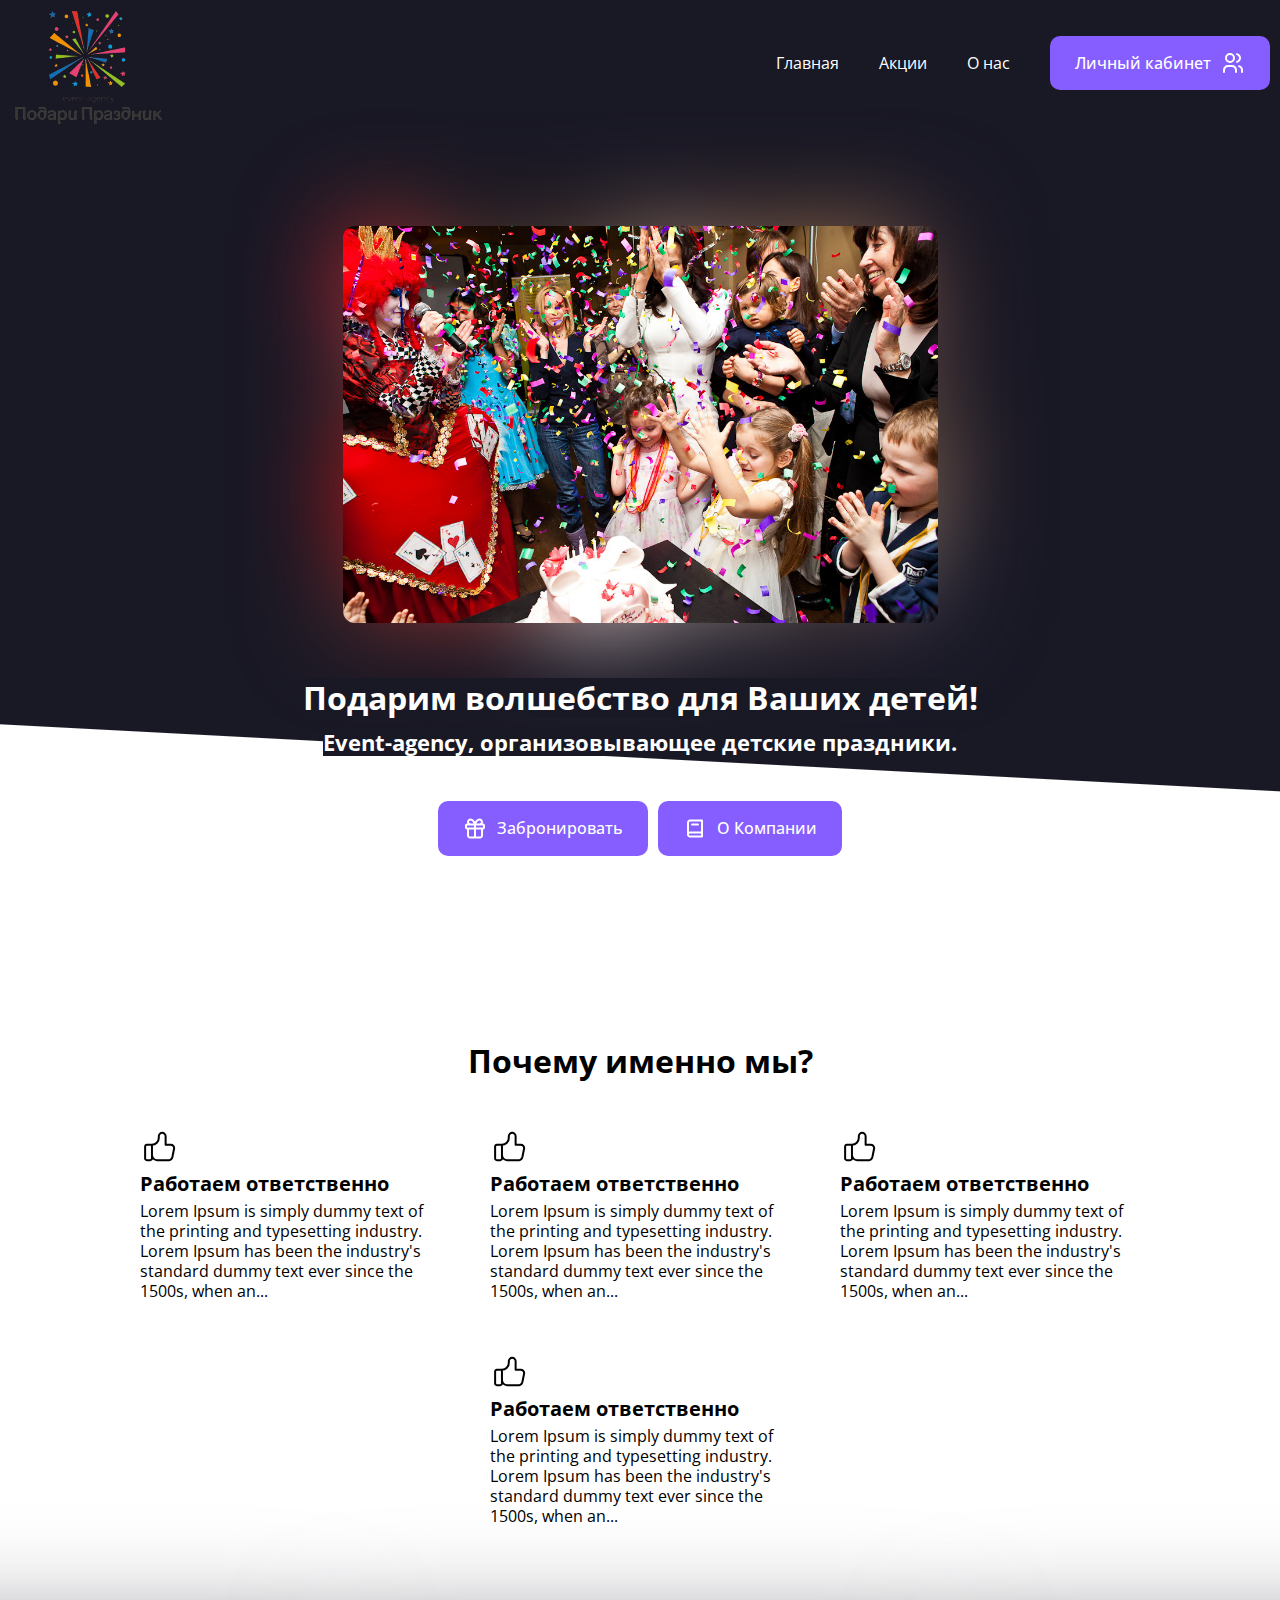
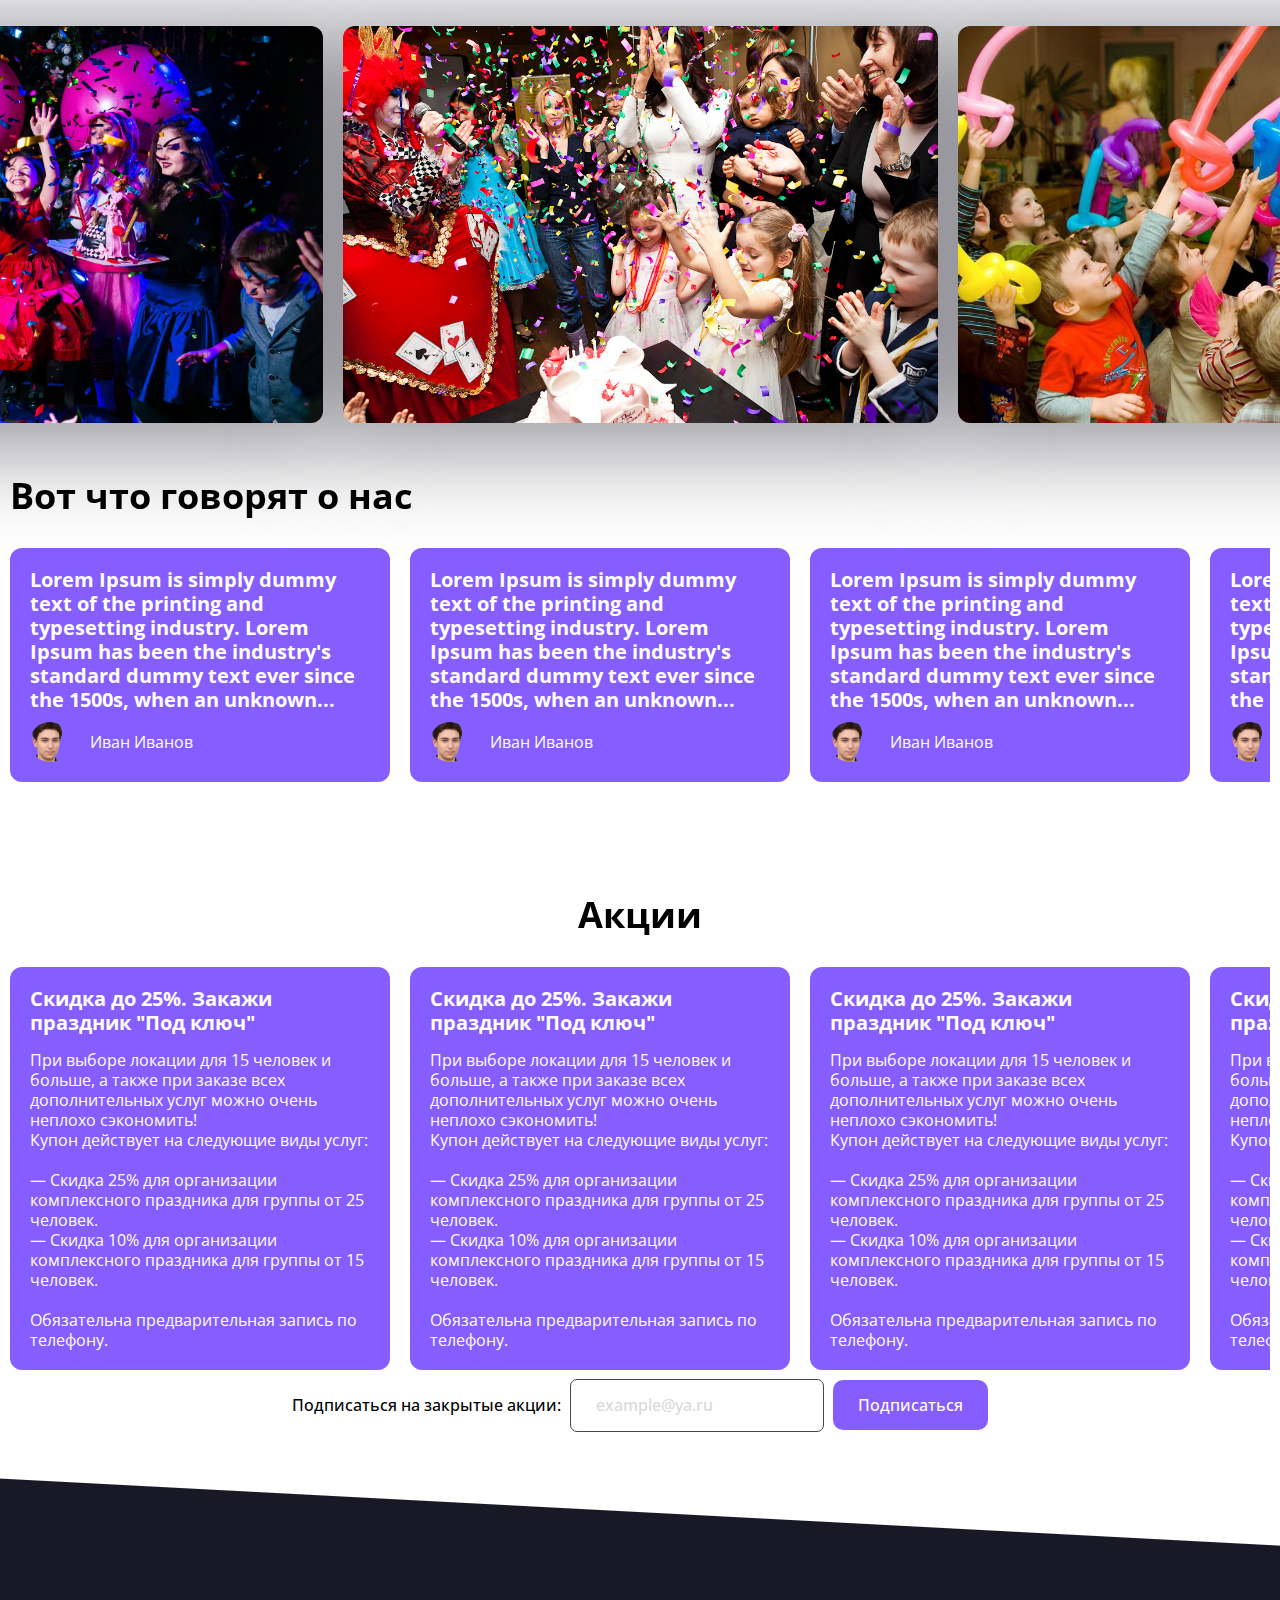
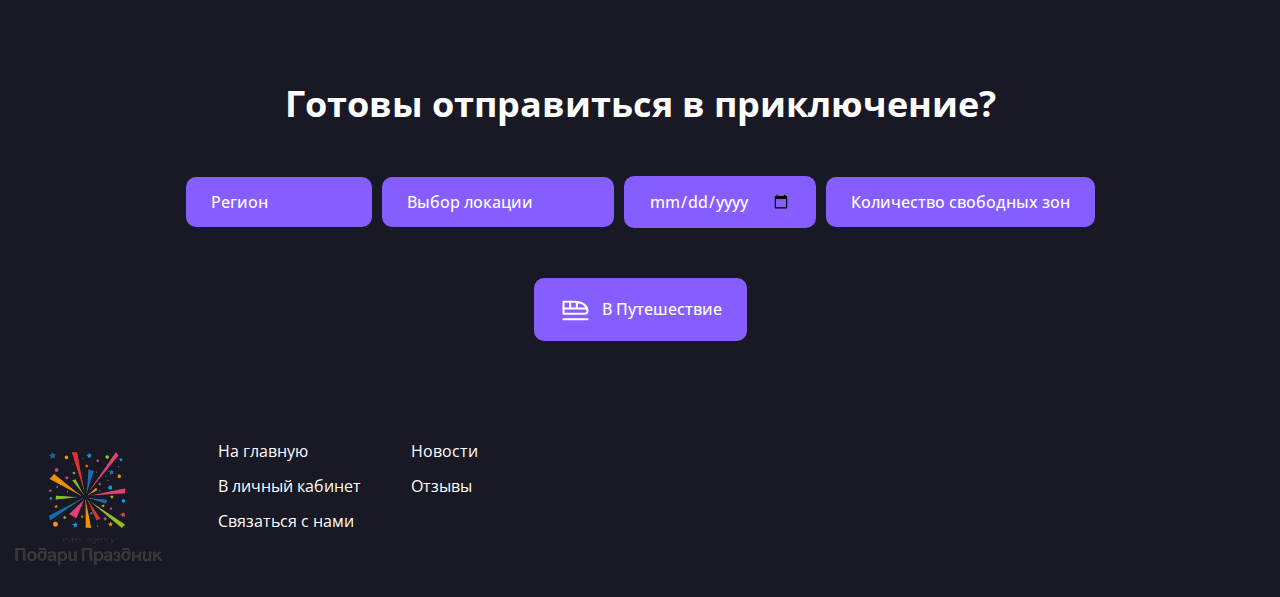
==== commit 4a806ad4: "shaped" ====
--- a/index.html
+++ b/index.html
@@ -4,17 +4,17 @@
 	<!-- META -->
 	<meta charset="utf-8">
 	<meta name="viewport" content="width=device-width, minimum-scale=0.8, maximum-scale=0.8, user-scalable=0" />
-	<link rel="icon" type="image/x-icon" href="/assets/uploads/favicon-opaque.png" />
+	<link rel="icon" type="image/x-icon" href="https://event-agency.fadeinside.online/assets/images/logo-removebg-preview.png" />
 
 	<!-- SITE -->
-	<title>spot.gruops</title>
-	<meta name="description" content="spot.gruops - это единая система проектов, созданные человеком с ником Stugle">
+	<title>Event-agency</title>
+	<meta name="description" content="Подарим волшебство для Ваших детей! Event-agency, организовывающее детские праздники.">
 
 	<!-- EMBED -->
-	<meta name="theme-color" content="#64AC58" />
-	<meta property="og:image" content="https://vton.fadeinside.online/assets/uploads/favicon.png" />
-	<meta property="og:title" content="spot.gruops" />
-	<meta property="og:description" content="spot.gruops - это единая система проектов, созданные человеком с ником Stugle" />
+	<meta name="theme-color" content="#865DFF" />
+	<meta property="og:image" content="https://event-agency.fadeinside.online/assets/images/logo-removebg-preview.png" />
+	<meta property="og:title" content="Event-agency" />
+	<meta property="og:description" content="Подарим волшебство для Ваших детей! Event-agency, организовывающее детские праздники." />
 
 	<!-- SCRIPTS & CSS-->
 	<link href="/styles.css" rel="stylesheet">
@@ -24,11 +24,8 @@
 
 <body>
 	<div class="relative flex dir-row ai-start jc-center w-100 crop">
+		<div class="shape w-100 h-960px absolute top-0px crop z-n1"></div>
 		<div class="adapt-container-31717 flex dir-column ai-center gap-100px max-w-1540px w-100">
-			<div class="absolute top-0px crop z-n1">
-				<img src="/assets/uploads/VectorTop.svg" alt="">
-			</div>
-
 			<!-- Хедер -->
 			<div class="flex dir-row jc-spabet ai-center">
 				<img src="/assets/images/logo-removebg-preview.png" alt="" width="158px" height="126px">
@@ -267,8 +264,6 @@
 				</div>
 			</div>
 		</div>
-		<div class="absolute bottom-0px crop z-n1">
-			<img src="/assets/uploads/VectorBottom.svg" alt="">
-		</div>
+		<div class="shape-bottom w-100 h-960px absolute bottom-0px crop z-n1"></div>
 	</div>
 </body>--- a/styles.css
+++ b/styles.css
@@ -1 +1 @@
-@font-face{font-family:"OpenSans";src:url("/assets/fonts/OpenSans-VariableFont_wdth,wght.ttf")}h1{font-size:40px;line-height:50px}h2{font-size:36px;line-height:45px}h3{font-size:32px;line-height:40px}h4{font-size:24px;line-height:30px}h5{font-size:22px;line-height:28px}h6{font-size:20px;line-height:24px}p{font-size:16px;line-height:20px}ul,ol{margin:0px;-webkit-padding-start:20px;padding-inline-start:20px}h1,h2,h3,h4,h5,h6,p{margin:0px;word-break:break-word;white-space:pre-line;font-style:normal}.wb-unset{word-break:normal !important}.ws-nowrap{white-space:nowrap}.fs.ta-center{text-align:center}.fs.thin{font-weight:100}.fs.thin-extra{font-weight:200}.fs.light{font-weight:300}.fs.regular{font-weight:400}.fs.medium{font-weight:500}.fs.bolt-semi{font-weight:600}.fs.bolt{font-weight:700}.fs.bolt-extra{font-weight:800}.fs.black{font-weight:900}html{font-family:"OpenSans",system-ui;font-style:normal;font-weight:400;font-size:16px;line-height:20px;color:var(--color_primany_002);cursor:default;scroll-behavior:smooth}body{background-color:var(--color_primany_001);-webkit-tap-highlight-color:rgba(0,0,0,0);margin:0px;padding:0px;width:100%;height:100%}img{-webkit-user-select:none;-moz-user-select:none;user-select:none;-o-object-fit:cover;object-fit:cover;-o-object-position:center;object-position:center;box-sizing:border-box}img:not([src]){display:none}img[src=""]{display:none}::-moz-selection{color:var(--color_primany_001);background:var(--color_primany_003)}::selection{color:var(--color_primany_001);background:var(--color_primany_003)}:root{color-scheme:light;--color_primany_000: #484848;--color_primany_001: #FFFFFF;--color_primany_002: #000000;--color_primany_003: #865DFF;--color_primany_004: #D9D9D9;--color_primany_005: #D9D9D9;--color_primany_006: #191825;--color_primany_007: #5e41b7}.bor-b-1px-col009{border-bottom:1px solid var(--color_primany_009) !important}.bor-2px-col001{border:2px solid var(--color_primany_009) !important}.bor{border:1px solid}.bor.bcol-000{border-color:var(--color_primany_013)}.bor.bcol-001{border-color:var(--color_primany_001)}.bor.bcol-002{border-color:var(--color_primany_002)}.bor.bcol-003{border-color:var(--color_primany_003)}.bor.bcol-004{border-color:var(--color_primany_004)}.bor.bcol-005{border-color:var(--color_primany_005)}.bor.bcol-006{border-color:var(--color_primany_006)}.bor.bcol-007{border-color:var(--color_primany_007)}.bor.bcol-008{border-color:var(--color_primany_008)}.bor.bcol-009{border-color:var(--color_primany_009)}.bor.bcol-010{border-color:var(--color_primany_010)}.bor.bcol-011{border-color:var(--color_primany_011)}.bor.bcol-012{border-color:var(--color_primany_012)}.bor.bcol-013{border-color:var(--color_primany_013)}.bor.bcol-014{border-color:var(--color_primany_014)}.footer-inputs,button{display:flex;flex-direction:row;align-items:center;padding:15px 25px;gap:10px;-webkit-appearance:none;-moz-appearance:none;appearance:none;border-radius:10px;border:unset;-webkit-user-select:none;-moz-user-select:none;user-select:none;font-family:"OpenSans",system-ui;font-style:normal;font-weight:500;font-size:16px;line-height:20px;background-color:var(--color_primany_003);color:var(--color_primany_001)}.footer-inputs:hover,button:hover{cursor:pointer;background-color:var(--color_primany_007)}.col-bg-opaque{background-color:rgba(0,0,0,0)}.col-bg-000{background-color:var(--color_primany_000)}.col-bg-001{background-color:var(--color_primany_001)}.col-bg-002{background-color:var(--color_primany_002)}.col-bg-003{background-color:var(--color_primany_003)}.col-bg-004{background-color:var(--color_primany_004)}.col-bg-005{background-color:var(--color_primany_005)}.col-bg-006{background-color:var(--color_primany_006)}.col-000{color:var(--color_primany_013)}.col-001{color:var(--color_primany_001)}.col-002{color:var(--color_primany_002)}.col-003{color:var(--color_primany_003)}.col-004{color:var(--color_primany_004)}.col-005{color:var(--color_primany_005)}.col-006{color:var(--color_primany_006)}.blur-50px{filter:blur(50px)}.blur-bd-20px{-webkit-backdrop-filter:blur(20px);backdrop-filter:blur(20px)}.shadow-10x100{box-shadow:0px 10px 100px 10px rgba(25,24,37,.5)}.hidden{visibility:hidden}.iso{isolation:isolate}.none{display:none !important}.flex{display:flex;width:inherit;box-sizing:border-box}.flex.scroll-X{padding-bottom:10px}.dir-column{flex-direction:column}.dir-row{flex-direction:row}.dir-column-rev{flex-direction:column-reverse}.dir-row-rev{flex-direction:row-reverse}.wrap{flex-wrap:wrap}.nowrap{flex-wrap:nowrap}.ac-center{align-content:center}.ac-end{align-content:flex-end}.ac-start{align-content:flex-start}.ac-spa_aro{align-content:space-around}.ac-spa_bet{align-content:space-between}.ac-stretch{align-content:stretch}.jc-center{justify-content:center}.jc-end{justify-content:flex-end}.jc-start{justify-content:flex-start}.jc-spa_aro{justify-content:space-around}.jc-spabet{justify-content:space-between}.jc-spaeve{justify-content:space-evenly}.ai-center{align-items:center}.ai-end{align-items:flex-end}.ai-start{align-items:flex-start}.ai-stretch{align-items:stretch}.ai-baseline{align-items:baseline}.gap-0px{gap:0px}.gap-1px{gap:1px}.gap-3px{gap:3px}.gap-5px{gap:5px}.gap-10px{gap:10px}.gap-15px{gap:15px}.gap-20px{gap:20px}.gap-25px{gap:25px}.gap-30px{gap:30px}.gap-35px{gap:35px}.gap-40px{gap:40px}.gap-45px{gap:45px}.gap-50px{gap:50px}.gap-100px{gap:100px}.gap-155px{gap:155px}.inputLike,input:not([type=checkbox],[type=date]),textarea{resize:none;display:flex;flex-direction:row;justify-content:center;align-items:center;padding:15px 25px;gap:20px;min-height:51px;border-radius:6px;border:unset;box-sizing:border-box;font-family:"OpenSans",system-ui;font-style:normal;font-weight:500;font-size:16px;line-height:20px;outline-style:solid;outline-width:1px;outline-color:var(--color_primany_000);background-color:var(--color_primany_001);color:var(--color_primany_002)}.inputLike:-webkit-autofill, input:not([type=checkbox],[type=date]):-webkit-autofill, textarea:-webkit-autofill{-webkit-text-fill-color:var(--color_primany_002);-webkit-box-shadow:0 0 0px 1000px var(--color_primany_000) inset;-webkit-transition:background-color infinite ease-in-out 0s;transition:background-color infinite ease-in-out 0s}.inputLike:autofill,input:not([type=checkbox],[type=date]):autofill,textarea:autofill{-webkit-text-fill-color:var(--color_primany_002);-webkit-box-shadow:0 0 0px 1000px var(--color_primany_000) inset;transition:background-color infinite ease-in-out 0s}.inputLike::-moz-placeholder, input:not([type=checkbox],[type=date])::-moz-placeholder, textarea::-moz-placeholder{color:var(--color_primany_004)}.inputLike::placeholder,input:not([type=checkbox],[type=date])::placeholder,textarea::placeholder{color:var(--color_primany_004)}.inputLike:focus,.inputLike:hover,input:not([type=checkbox],[type=date]):focus,input:not([type=checkbox],[type=date]):hover,textarea:focus,textarea:hover{cursor:text;outline-style:solid;outline-width:1px;outline-color:var(--color_primany_003);background-color:var(--color_primany_001)}a{text-decoration:none;color:var(--color_primany_001)}a.noStyle{color:var(--color_primany_000);text-decoration:none}a.noStyle:hover{text-decoration:none;color:var(--color_primany_000) !important}a:hover{text-decoration:unset;color:var(--color_primany_003) !important}a.noLine{text-decoration:none}a.noLine.onlyOnHover:hover{text-decoration:underline}a.forcePointer:hover{cursor:pointer}.marg-t-20px{margin-top:20px}.obj-f-cover{-o-object-fit:cover;object-fit:cover;background-size:cover}.obj-f-none{-o-object-fit:none;object-fit:none}.obj-p-center{-o-object-position:center;object-position:center;background-position:center}.bg-s-cover{background-size:cover !important}.padd-unset{padding:unset !important}.padd-2px{padding:2px}.padd-5px{padding:5px}.padd-10px{padding:10px}.padd-15px{padding:15px}.padd-20px{padding:20px}.padd-25px{padding:25px}.padd-50px{padding:50px}.padd-t-10px{padding-top:10px}.padd-t-30px{padding-top:30px}.padd-t-40px{padding-top:40px}.padd-t-45px{padding-top:45px}.padd-t-75px{padding-top:75px}.padd-t-85px{padding-top:85px}.padd-t-250px{padding-top:250px}.padd-t-190px{padding-top:190px}.padd-tb-20px{padding-top:20px;padding-bottom:20px}.padd-r-10px{padding-right:10px}.padd-l-10px{padding-left:10px}.padd-l-50px{padding-left:50px}.padd-rl-50px{padding-right:50px;padding-left:50px}.padd-rl-3px{padding-right:3px;padding-left:3px}.padd-rl-10px{padding-right:10px;padding-left:10px}.padd-rl-15px{padding-right:15px;padding-left:15px}.padd-rl-20px{padding-right:20px !important;padding-left:20px !important}.padd-rl-25px{padding-right:25px;padding-left:25px}.padd-rl-40px{padding-right:40px;padding-left:40px}.padd-tb-1px{padding-top:1px;padding-bottom:1px}.padd-tb-10px{padding-top:10px;padding-bottom:10px}.padd-tb-20px{padding-top:20px;padding-bottom:20px}.padd-tb-25px{padding-top:25px;padding-bottom:25px}.padd-tb-30px{padding-top:30px;padding-bottom:30px}.padd-tb-40px{padding-top:40px;padding-bottom:40px}.padd-tb-65px{padding-top:65px;padding-bottom:65px}.padd-b-8px{padding-bottom:8px}.padd-b-30px{padding-bottom:30px}.padd-b-20px{padding-bottom:20px}.padd-b-10px{padding-bottom:10px}.padd-b-50px{padding-bottom:50px}.padd-b-150px{padding-bottom:150px}.padd-b-150px{padding-bottom:150px}.contents{display:contents}.relative{position:relative}.absolute{position:absolute}.fixed{position:fixed}.sticky{position:sticky}.top-14px{top:14px}.top-24px{top:24px}.top-60px{top:60px}.top-65px{top:65px}.top-70px{top:70px}.top-75px{top:75px}.top-0px{top:0px}.left-0px{left:0px}.left-14px{left:14px}.left-35px{left:35px}.bottom-0px{bottom:0px}.bottom-100px{bottom:100px}.left-50{left:50%;transform:translate(-50%)}.radius-circle{border-radius:50%}.radius-unset{border-radius:unset !important}.radius-6px{border-radius:6px}.radius-9px{border-radius:9px}.radius-12px{border-radius:12px}.radius-15px{border-radius:15px}.radius-20px{border-radius:20px}.radius-40px{border-radius:40px !important}.radius-r-tb-12px{border-top-right-radius:12px;border-bottom-right-radius:12px}.radius-l-tb-12px{border-top-left-radius:12px;border-bottom-left-radius:12px}.radius-b-rl-unset{border-bottom-right-radius:unset;border-bottom-left-radius:unset}.radius-t-rl-12px{border-top-right-radius:12px;border-top-left-radius:12px}.size-40px{width:40px;height:40px}.min-w-fit{min-width:-moz-fit-content;min-width:fit-content}.min-w-100{min-width:100%}.max-w-1540px{max-width:1540px}.max-w-1600px{max-width:1600px}.max-w-925px{max-width:925px}.max-w-800px{max-width:800px}.max-w-750px{max-width:750px}.max-w-630px{max-width:630px}.max-w-320px{max-width:320px}.max-w-300px{max-width:300px}.max-w-260px{max-width:260px}.min-h-100v{min-height:100vh}.min-h-630px{min-height:630px}.w-auto{width:auto}.w-100{width:100%}.w-100v{width:100vw}.w-inherit{width:inherit}.w-fit{width:-moz-fit-content;width:fit-content}.w-380px{width:380px}.h-100{height:100%}.h-100v{height:100vh}.h-fit{height:-moz-fit-content;height:fit-content}.opacity-200ms{transition:opacity 200ms 0ms}.z-n1{z-index:-1}.z-1{z-index:1}.z-50{z-index:50}.z-100{z-index:100}.z-666{z-index:666}.z-1100{z-index:1100}@media(max-width: 1540px){.adapt-container-31717{padding-right:10px;padding-left:10px}}@media(min-width: 700px){.breakpoint-phone{display:none}}@media(max-width: 700px){.breakpoint-pc{display:none}.cropOnMobile{overflow:hidden}}@keyframes keyframe-ripplescale{to{transform:translate(-50%, -50%) scale(3);opacity:0%}}button:not([disabled]):focus{transition:.08s}button:not([disabled]):active{transition:.08s;scale:.98}button:not([disabled]){overflow:hidden}button:not([disabled]):not(.noRipple){position:relative}button:not([disabled]) .ripple{filter:blur(10px);position:absolute;transform:translate(-50%, -50%) scale(0);background-color:var(--color_primany_003);border-radius:50%;opacity:30%;animation:keyframe-ripplescale 600ms ease-out;min-width:120px;min-height:120px}.bloop{transition:transform 200ms linear}.bloop:hover{cursor:pointer;transform:scale(1.03)}:root[data-theme="0"] .themeDark{display:none !important}:root[data-theme="1"] .themeLight{display:none !important}.forcePointer{-webkit-user-select:none;-moz-user-select:none;user-select:none}.forcePointer:hover{cursor:pointer}.crop{overflow:hidden}.scroll-X{overflow:auto}.line{width:100%;height:1px}.line .vertical{width:1px;height:100%}.bottombar-custom{position:fixed;top:unset;bottom:0px;left:50%;transform:scale(1) translate(-50%, 0px);z-index:666;max-width:calc(100% - 20px);border-bottom-left-radius:0px;border-bottom-right-radius:0px;transition:opacity 100ms linear,transform 100ms linear,visibility 100ms linear;max-height:calc(100vh - 100px);height:auto;overflow-y:auto}.bottombar-custom:not([bottomBarActive]){visibility:hidden;opacity:0%;transform:scale(1) translate(-50%, 10px)}+@font-face{font-family:"OpenSans";src:url("/assets/fonts/OpenSans-VariableFont_wdth,wght.ttf")}h1{font-size:40px;line-height:50px}h2{font-size:36px;line-height:45px}h3{font-size:32px;line-height:40px}h4{font-size:24px;line-height:30px}h5{font-size:22px;line-height:28px}h6{font-size:20px;line-height:24px}p{font-size:16px;line-height:20px}ul,ol{margin:0px;-webkit-padding-start:20px;padding-inline-start:20px}h1,h2,h3,h4,h5,h6,p{margin:0px;word-break:break-word;white-space:pre-line;font-style:normal}.wb-unset{word-break:normal !important}.ws-nowrap{white-space:nowrap}.fs.ta-center{text-align:center}.fs.thin{font-weight:100}.fs.thin-extra{font-weight:200}.fs.light{font-weight:300}.fs.regular{font-weight:400}.fs.medium{font-weight:500}.fs.bolt-semi{font-weight:600}.fs.bolt{font-weight:700}.fs.bolt-extra{font-weight:800}.fs.black{font-weight:900}html{font-family:"OpenSans",system-ui;font-style:normal;font-weight:400;font-size:16px;line-height:20px;color:var(--color_primany_002);cursor:default;scroll-behavior:smooth}body{background-color:var(--color_primany_001);-webkit-tap-highlight-color:rgba(0,0,0,0);margin:0px;padding:0px;width:100%;height:100%}img{-webkit-user-select:none;-moz-user-select:none;user-select:none;-o-object-fit:cover;object-fit:cover;-o-object-position:center;object-position:center;box-sizing:border-box}img:not([src]){display:none}img[src=""]{display:none}::-moz-selection{color:var(--color_primany_001);background:var(--color_primany_003)}::selection{color:var(--color_primany_001);background:var(--color_primany_003)}:root{color-scheme:light;--color_primany_000: #484848;--color_primany_001: #FFFFFF;--color_primany_002: #000000;--color_primany_003: #865DFF;--color_primany_004: #D9D9D9;--color_primany_005: #D9D9D9;--color_primany_006: #191825;--color_primany_007: #5e41b7}.bor-b-1px-col009{border-bottom:1px solid var(--color_primany_009) !important}.bor-2px-col001{border:2px solid var(--color_primany_009) !important}.bor{border:1px solid}.bor.bcol-000{border-color:var(--color_primany_013)}.bor.bcol-001{border-color:var(--color_primany_001)}.bor.bcol-002{border-color:var(--color_primany_002)}.bor.bcol-003{border-color:var(--color_primany_003)}.bor.bcol-004{border-color:var(--color_primany_004)}.bor.bcol-005{border-color:var(--color_primany_005)}.bor.bcol-006{border-color:var(--color_primany_006)}.bor.bcol-007{border-color:var(--color_primany_007)}.bor.bcol-008{border-color:var(--color_primany_008)}.bor.bcol-009{border-color:var(--color_primany_009)}.bor.bcol-010{border-color:var(--color_primany_010)}.bor.bcol-011{border-color:var(--color_primany_011)}.bor.bcol-012{border-color:var(--color_primany_012)}.bor.bcol-013{border-color:var(--color_primany_013)}.bor.bcol-014{border-color:var(--color_primany_014)}.footer-inputs,button{display:flex;flex-direction:row;align-items:center;padding:15px 25px;gap:10px;-webkit-appearance:none;-moz-appearance:none;appearance:none;border-radius:10px;border:unset;-webkit-user-select:none;-moz-user-select:none;user-select:none;font-family:"OpenSans",system-ui;font-style:normal;font-weight:500;font-size:16px;line-height:20px;background-color:var(--color_primany_003);color:var(--color_primany_001)}.footer-inputs:hover,button:hover{cursor:pointer;background-color:var(--color_primany_007)}.col-bg-opaque{background-color:rgba(0,0,0,0)}.col-bg-000{background-color:var(--color_primany_000)}.col-bg-001{background-color:var(--color_primany_001)}.col-bg-002{background-color:var(--color_primany_002)}.col-bg-003{background-color:var(--color_primany_003)}.col-bg-004{background-color:var(--color_primany_004)}.col-bg-005{background-color:var(--color_primany_005)}.col-bg-006{background-color:var(--color_primany_006)}.col-000{color:var(--color_primany_013)}.col-001{color:var(--color_primany_001)}.col-002{color:var(--color_primany_002)}.col-003{color:var(--color_primany_003)}.col-004{color:var(--color_primany_004)}.col-005{color:var(--color_primany_005)}.col-006{color:var(--color_primany_006)}.blur-50px{filter:blur(50px)}.blur-bd-20px{-webkit-backdrop-filter:blur(20px);backdrop-filter:blur(20px)}.shadow-10x100{box-shadow:0px 10px 100px 10px rgba(25,24,37,.5)}.shape{background:linear-gradient(183deg, #191825 77%, transparent 77.1%),rgba(0,0,0,0)}.shape-bottom{background:linear-gradient(183deg, transparent 30%, #191825 30.1%),rgba(0,0,0,0)}.hidden{visibility:hidden}.iso{isolation:isolate}.none{display:none !important}.flex{display:flex;width:inherit;box-sizing:border-box}.flex.scroll-X{padding-bottom:10px}.dir-column{flex-direction:column}.dir-row{flex-direction:row}.dir-column-rev{flex-direction:column-reverse}.dir-row-rev{flex-direction:row-reverse}.wrap{flex-wrap:wrap}.nowrap{flex-wrap:nowrap}.ac-center{align-content:center}.ac-end{align-content:flex-end}.ac-start{align-content:flex-start}.ac-spa_aro{align-content:space-around}.ac-spa_bet{align-content:space-between}.ac-stretch{align-content:stretch}.jc-center{justify-content:center}.jc-end{justify-content:flex-end}.jc-start{justify-content:flex-start}.jc-spa_aro{justify-content:space-around}.jc-spabet{justify-content:space-between}.jc-spaeve{justify-content:space-evenly}.ai-center{align-items:center}.ai-end{align-items:flex-end}.ai-start{align-items:flex-start}.ai-stretch{align-items:stretch}.ai-baseline{align-items:baseline}.gap-0px{gap:0px}.gap-1px{gap:1px}.gap-3px{gap:3px}.gap-5px{gap:5px}.gap-10px{gap:10px}.gap-15px{gap:15px}.gap-20px{gap:20px}.gap-25px{gap:25px}.gap-30px{gap:30px}.gap-35px{gap:35px}.gap-40px{gap:40px}.gap-45px{gap:45px}.gap-50px{gap:50px}.gap-100px{gap:100px}.gap-155px{gap:155px}.inputLike,input:not([type=checkbox],[type=date]),textarea{resize:none;display:flex;flex-direction:row;justify-content:center;align-items:center;padding:15px 25px;gap:20px;min-height:51px;border-radius:6px;border:unset;box-sizing:border-box;font-family:"OpenSans",system-ui;font-style:normal;font-weight:500;font-size:16px;line-height:20px;outline-style:solid;outline-width:1px;outline-color:var(--color_primany_000);background-color:var(--color_primany_001);color:var(--color_primany_002)}.inputLike:-webkit-autofill, input:not([type=checkbox],[type=date]):-webkit-autofill, textarea:-webkit-autofill{-webkit-text-fill-color:var(--color_primany_002);-webkit-box-shadow:0 0 0px 1000px var(--color_primany_000) inset;-webkit-transition:background-color infinite ease-in-out 0s;transition:background-color infinite ease-in-out 0s}.inputLike:autofill,input:not([type=checkbox],[type=date]):autofill,textarea:autofill{-webkit-text-fill-color:var(--color_primany_002);-webkit-box-shadow:0 0 0px 1000px var(--color_primany_000) inset;transition:background-color infinite ease-in-out 0s}.inputLike::-moz-placeholder, input:not([type=checkbox],[type=date])::-moz-placeholder, textarea::-moz-placeholder{color:var(--color_primany_004)}.inputLike::placeholder,input:not([type=checkbox],[type=date])::placeholder,textarea::placeholder{color:var(--color_primany_004)}.inputLike:focus,.inputLike:hover,input:not([type=checkbox],[type=date]):focus,input:not([type=checkbox],[type=date]):hover,textarea:focus,textarea:hover{cursor:text;outline-style:solid;outline-width:1px;outline-color:var(--color_primany_003);background-color:var(--color_primany_001)}a{text-decoration:none;color:var(--color_primany_001)}a.noStyle{color:var(--color_primany_000);text-decoration:none}a.noStyle:hover{text-decoration:none;color:var(--color_primany_000) !important}a:hover{text-decoration:unset;color:var(--color_primany_003) !important}a.noLine{text-decoration:none}a.noLine.onlyOnHover:hover{text-decoration:underline}a.forcePointer:hover{cursor:pointer}.marg-t-20px{margin-top:20px}.obj-f-cover{-o-object-fit:cover;object-fit:cover;background-size:cover}.obj-f-none{-o-object-fit:none;object-fit:none}.obj-p-center{-o-object-position:center;object-position:center;background-position:center}.bg-s-cover{background-size:cover !important}.padd-unset{padding:unset !important}.padd-2px{padding:2px}.padd-5px{padding:5px}.padd-10px{padding:10px}.padd-15px{padding:15px}.padd-20px{padding:20px}.padd-25px{padding:25px}.padd-50px{padding:50px}.padd-t-10px{padding-top:10px}.padd-t-30px{padding-top:30px}.padd-t-40px{padding-top:40px}.padd-t-45px{padding-top:45px}.padd-t-75px{padding-top:75px}.padd-t-85px{padding-top:85px}.padd-t-250px{padding-top:250px}.padd-t-190px{padding-top:190px}.padd-tb-20px{padding-top:20px;padding-bottom:20px}.padd-r-10px{padding-right:10px}.padd-l-10px{padding-left:10px}.padd-l-50px{padding-left:50px}.padd-rl-50px{padding-right:50px;padding-left:50px}.padd-rl-3px{padding-right:3px;padding-left:3px}.padd-rl-10px{padding-right:10px;padding-left:10px}.padd-rl-15px{padding-right:15px;padding-left:15px}.padd-rl-20px{padding-right:20px !important;padding-left:20px !important}.padd-rl-25px{padding-right:25px;padding-left:25px}.padd-rl-40px{padding-right:40px;padding-left:40px}.padd-tb-1px{padding-top:1px;padding-bottom:1px}.padd-tb-10px{padding-top:10px;padding-bottom:10px}.padd-tb-20px{padding-top:20px;padding-bottom:20px}.padd-tb-25px{padding-top:25px;padding-bottom:25px}.padd-tb-30px{padding-top:30px;padding-bottom:30px}.padd-tb-40px{padding-top:40px;padding-bottom:40px}.padd-tb-65px{padding-top:65px;padding-bottom:65px}.padd-b-8px{padding-bottom:8px}.padd-b-30px{padding-bottom:30px}.padd-b-20px{padding-bottom:20px}.padd-b-10px{padding-bottom:10px}.padd-b-50px{padding-bottom:50px}.padd-b-150px{padding-bottom:150px}.padd-b-150px{padding-bottom:150px}.contents{display:contents}.relative{position:relative}.absolute{position:absolute}.fixed{position:fixed}.sticky{position:sticky}.top-14px{top:14px}.top-24px{top:24px}.top-60px{top:60px}.top-65px{top:65px}.top-70px{top:70px}.top-75px{top:75px}.top-0px{top:0px}.left-0px{left:0px}.left-14px{left:14px}.left-35px{left:35px}.bottom-0px{bottom:0px}.bottom-100px{bottom:100px}.left-50{left:50%;transform:translate(-50%)}.radius-circle{border-radius:50%}.radius-unset{border-radius:unset !important}.radius-6px{border-radius:6px}.radius-9px{border-radius:9px}.radius-12px{border-radius:12px}.radius-15px{border-radius:15px}.radius-20px{border-radius:20px}.radius-40px{border-radius:40px !important}.radius-r-tb-12px{border-top-right-radius:12px;border-bottom-right-radius:12px}.radius-l-tb-12px{border-top-left-radius:12px;border-bottom-left-radius:12px}.radius-b-rl-unset{border-bottom-right-radius:unset;border-bottom-left-radius:unset}.radius-t-rl-12px{border-top-right-radius:12px;border-top-left-radius:12px}.size-40px{width:40px;height:40px}.min-w-fit{min-width:-moz-fit-content;min-width:fit-content}.min-w-100{min-width:100%}.max-w-1540px{max-width:1540px}.max-w-1600px{max-width:1600px}.max-w-925px{max-width:925px}.max-w-800px{max-width:800px}.max-w-750px{max-width:750px}.max-w-630px{max-width:630px}.max-w-320px{max-width:320px}.max-w-300px{max-width:300px}.max-w-260px{max-width:260px}.min-h-100v{min-height:100vh}.min-h-630px{min-height:630px}.w-auto{width:auto}.w-100{width:100%}.w-100v{width:100vw}.w-inherit{width:inherit}.w-fit{width:-moz-fit-content;width:fit-content}.w-380px{width:380px}.h-100{height:100%}.h-100v{height:100vh}.h-fit{height:-moz-fit-content;height:fit-content}.h-960px{height:960px}.opacity-200ms{transition:opacity 200ms 0ms}.z-n1{z-index:-1}.z-1{z-index:1}.z-50{z-index:50}.z-100{z-index:100}.z-666{z-index:666}.z-1100{z-index:1100}@media(max-width: 1540px){.adapt-container-31717{padding-right:10px;padding-left:10px}}@media(min-width: 700px){.breakpoint-phone{display:none}}@media(max-width: 700px){.breakpoint-pc{display:none}.cropOnMobile{overflow:hidden}}@keyframes keyframe-ripplescale{to{transform:translate(-50%, -50%) scale(3);opacity:0%}}button:not([disabled]):focus{transition:.08s}button:not([disabled]):active{transition:.08s;scale:.98}button:not([disabled]){overflow:hidden}button:not([disabled]):not(.noRipple){position:relative}button:not([disabled]) .ripple{filter:blur(10px);position:absolute;transform:translate(-50%, -50%) scale(0);background-color:var(--color_primany_003);border-radius:50%;opacity:30%;animation:keyframe-ripplescale 600ms ease-out;min-width:120px;min-height:120px}.bloop{transition:transform 200ms linear}.bloop:hover{cursor:pointer;transform:scale(1.03)}:root[data-theme="0"] .themeDark{display:none !important}:root[data-theme="1"] .themeLight{display:none !important}.forcePointer{-webkit-user-select:none;-moz-user-select:none;user-select:none}.forcePointer:hover{cursor:pointer}.crop{overflow:hidden}.scroll-X{overflow:auto}.line{width:100%;height:1px}.line .vertical{width:1px;height:100%}.bottombar-custom{position:fixed;top:unset;bottom:0px;left:50%;transform:scale(1) translate(-50%, 0px);z-index:666;max-width:calc(100% - 20px);border-bottom-left-radius:0px;border-bottom-right-radius:0px;transition:opacity 100ms linear,transform 100ms linear,visibility 100ms linear;max-height:calc(100vh - 100px);height:auto;overflow-y:auto}.bottombar-custom:not([bottomBarActive]){visibility:hidden;opacity:0%;transform:scale(1) translate(-50%, 10px)}